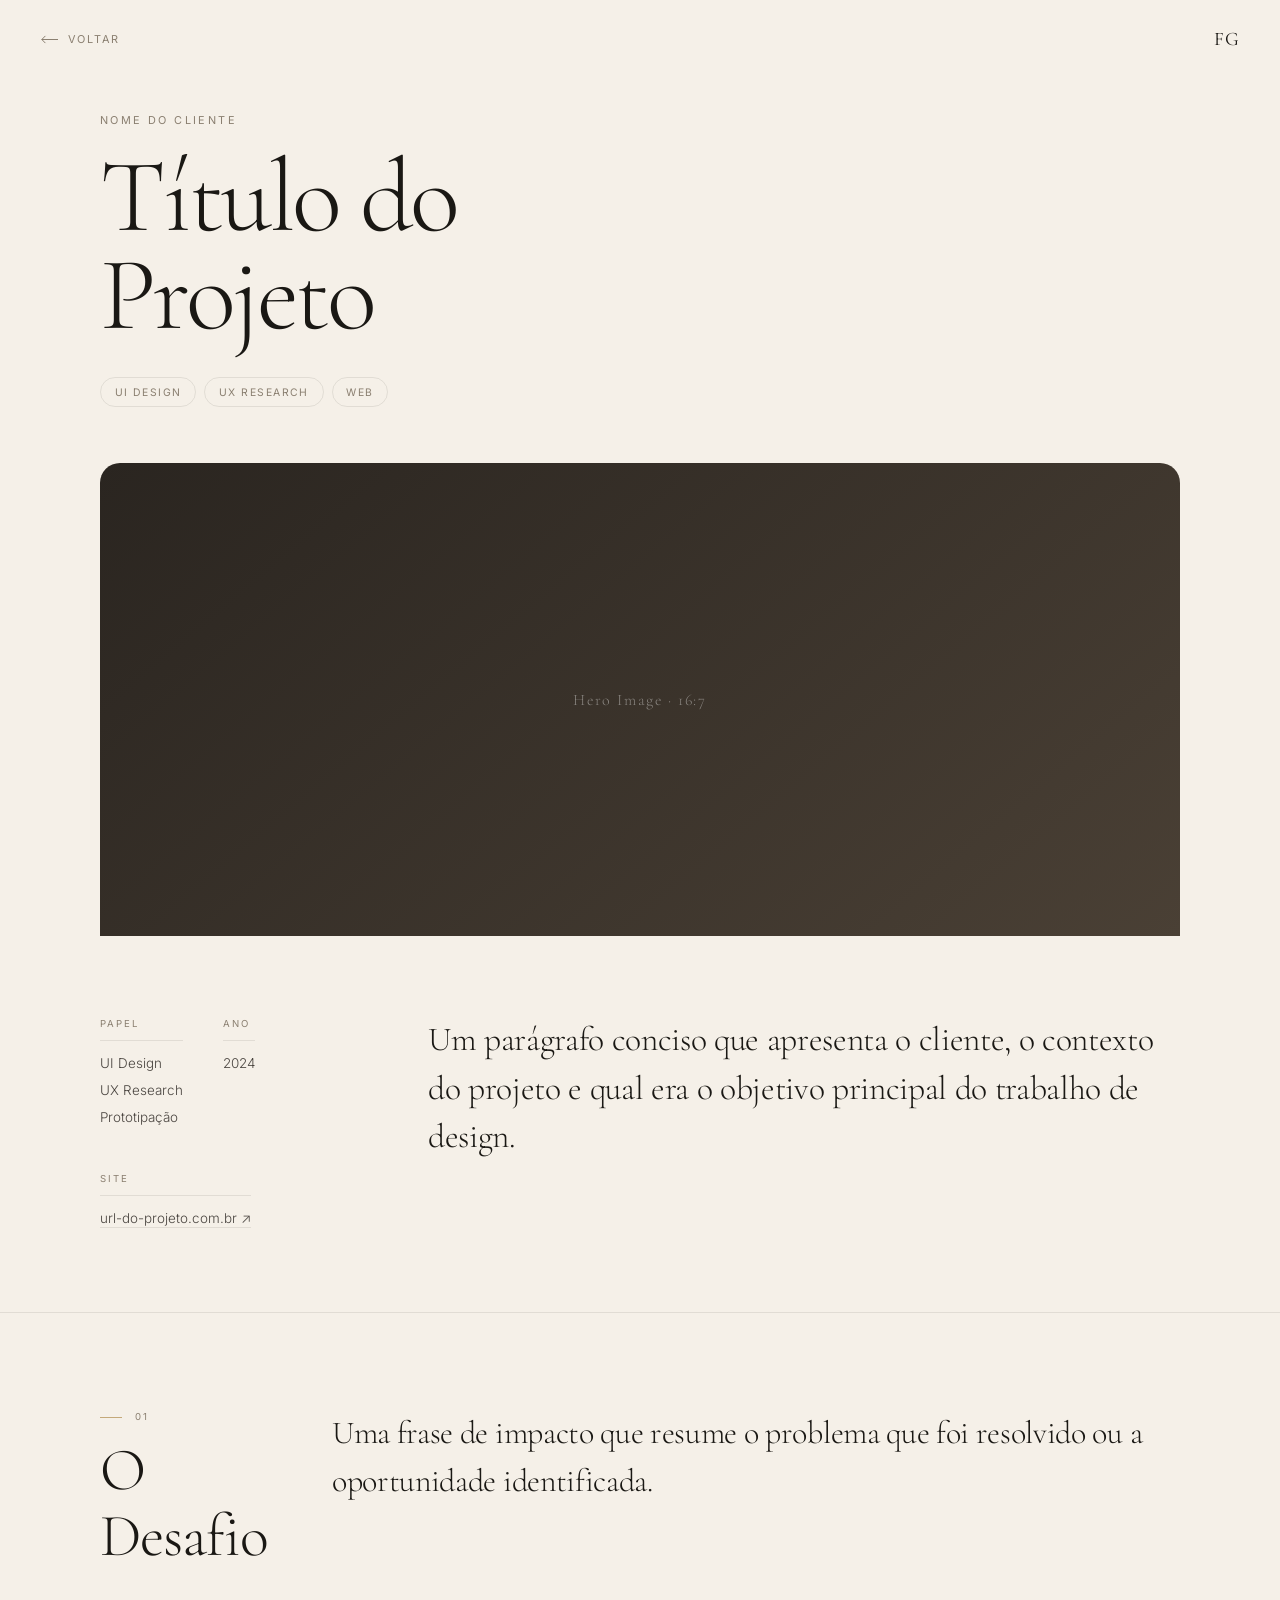
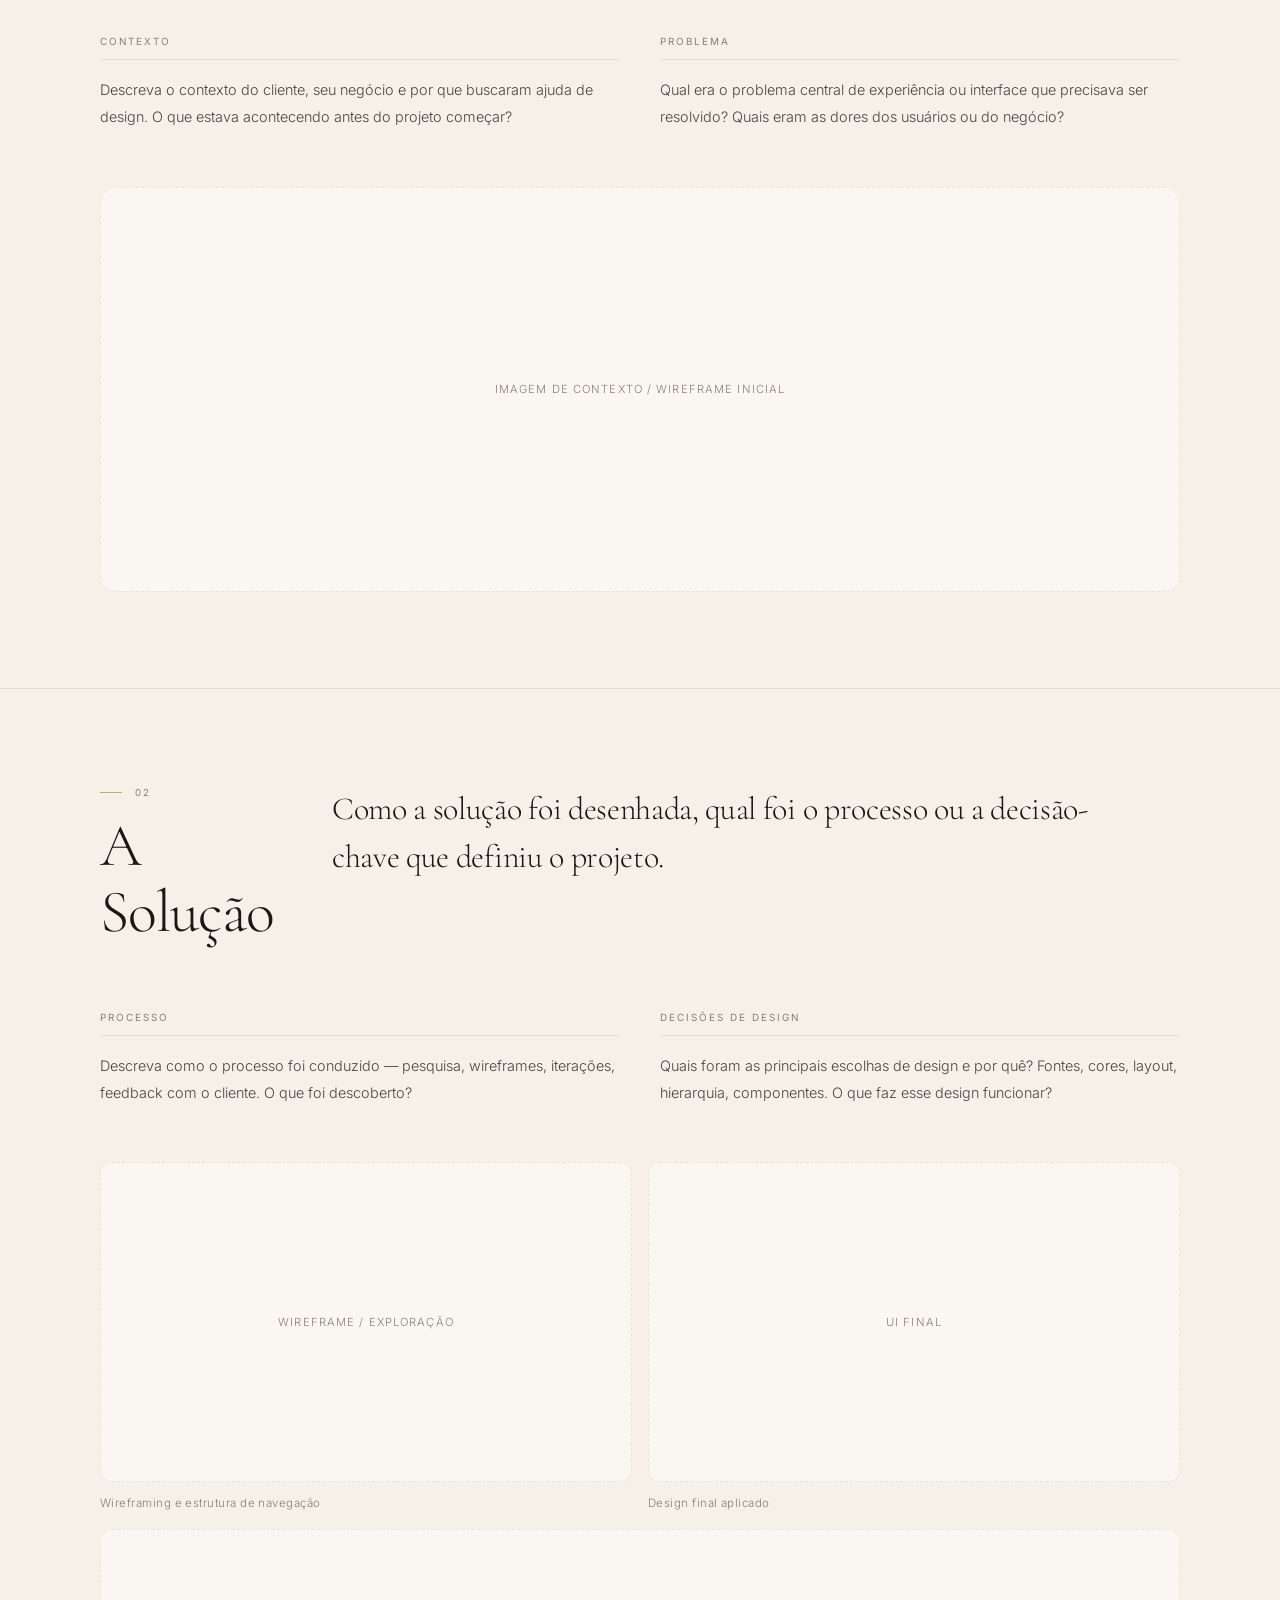
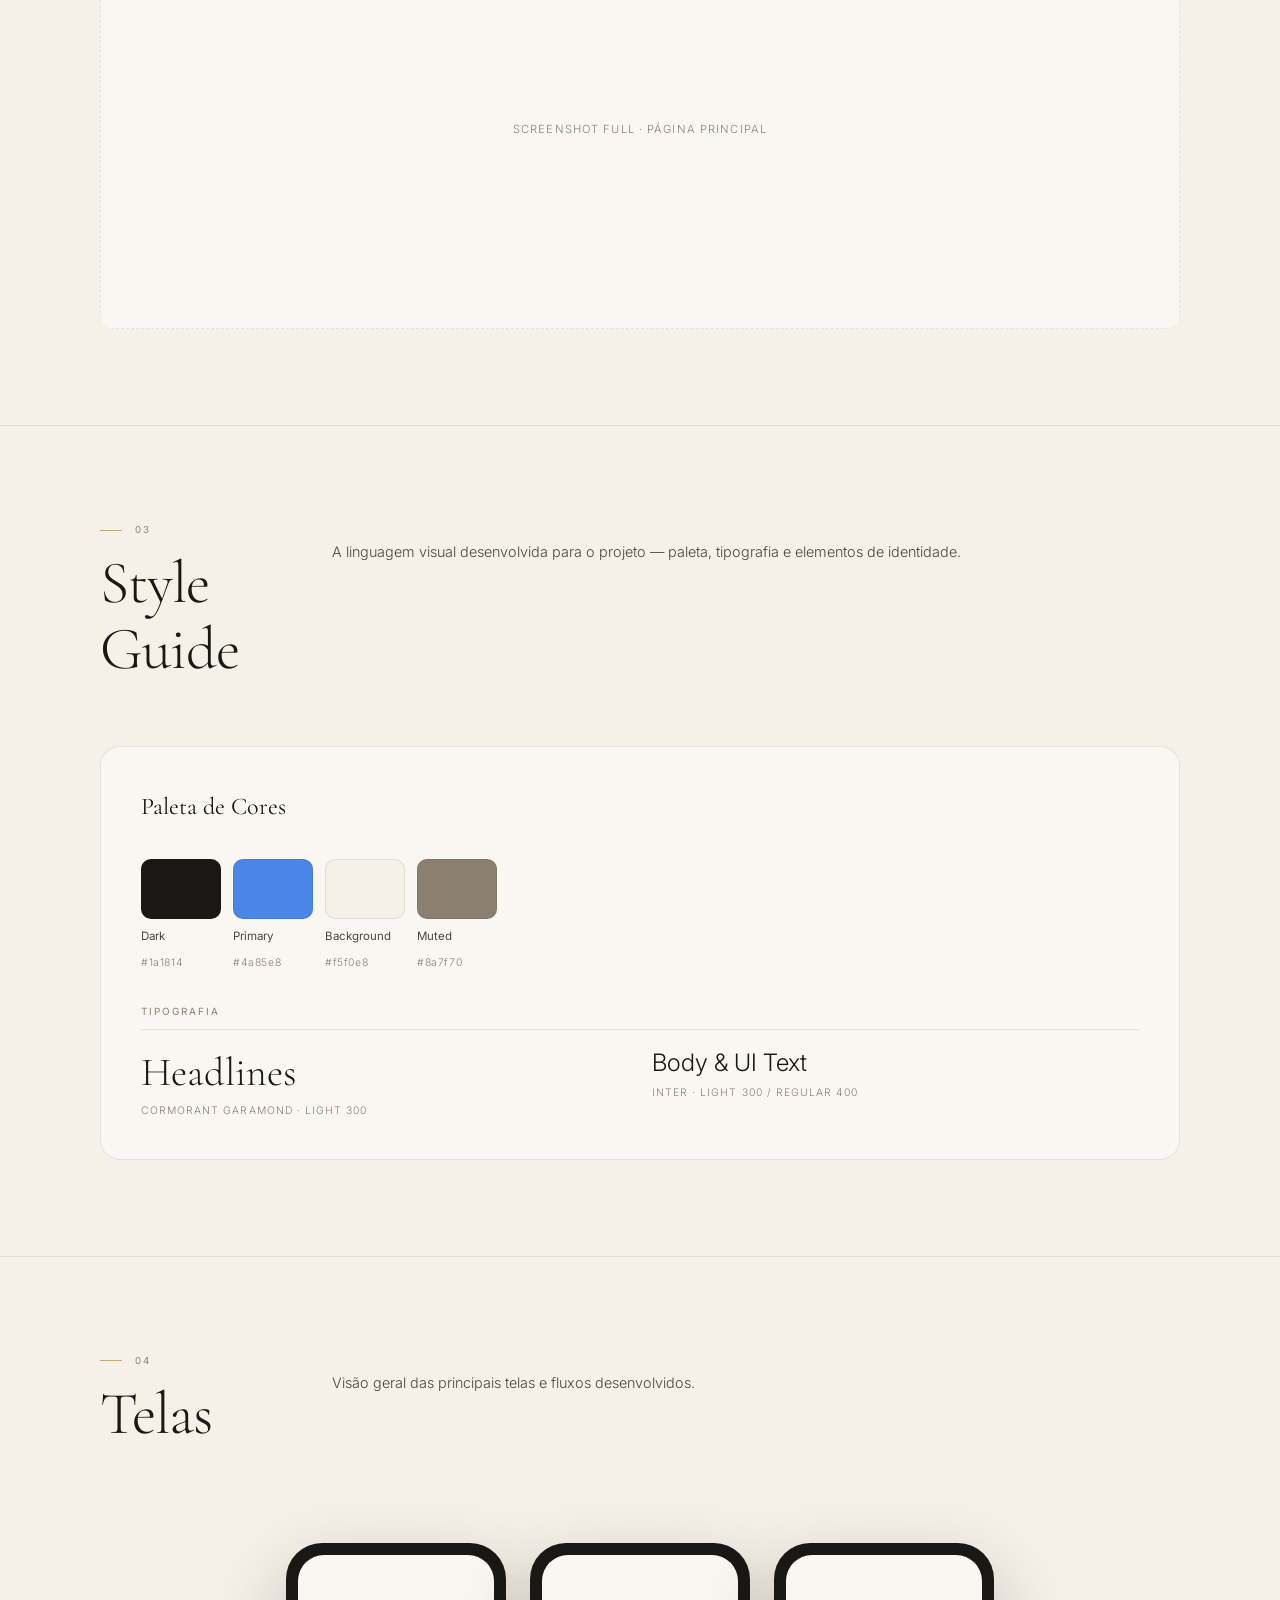
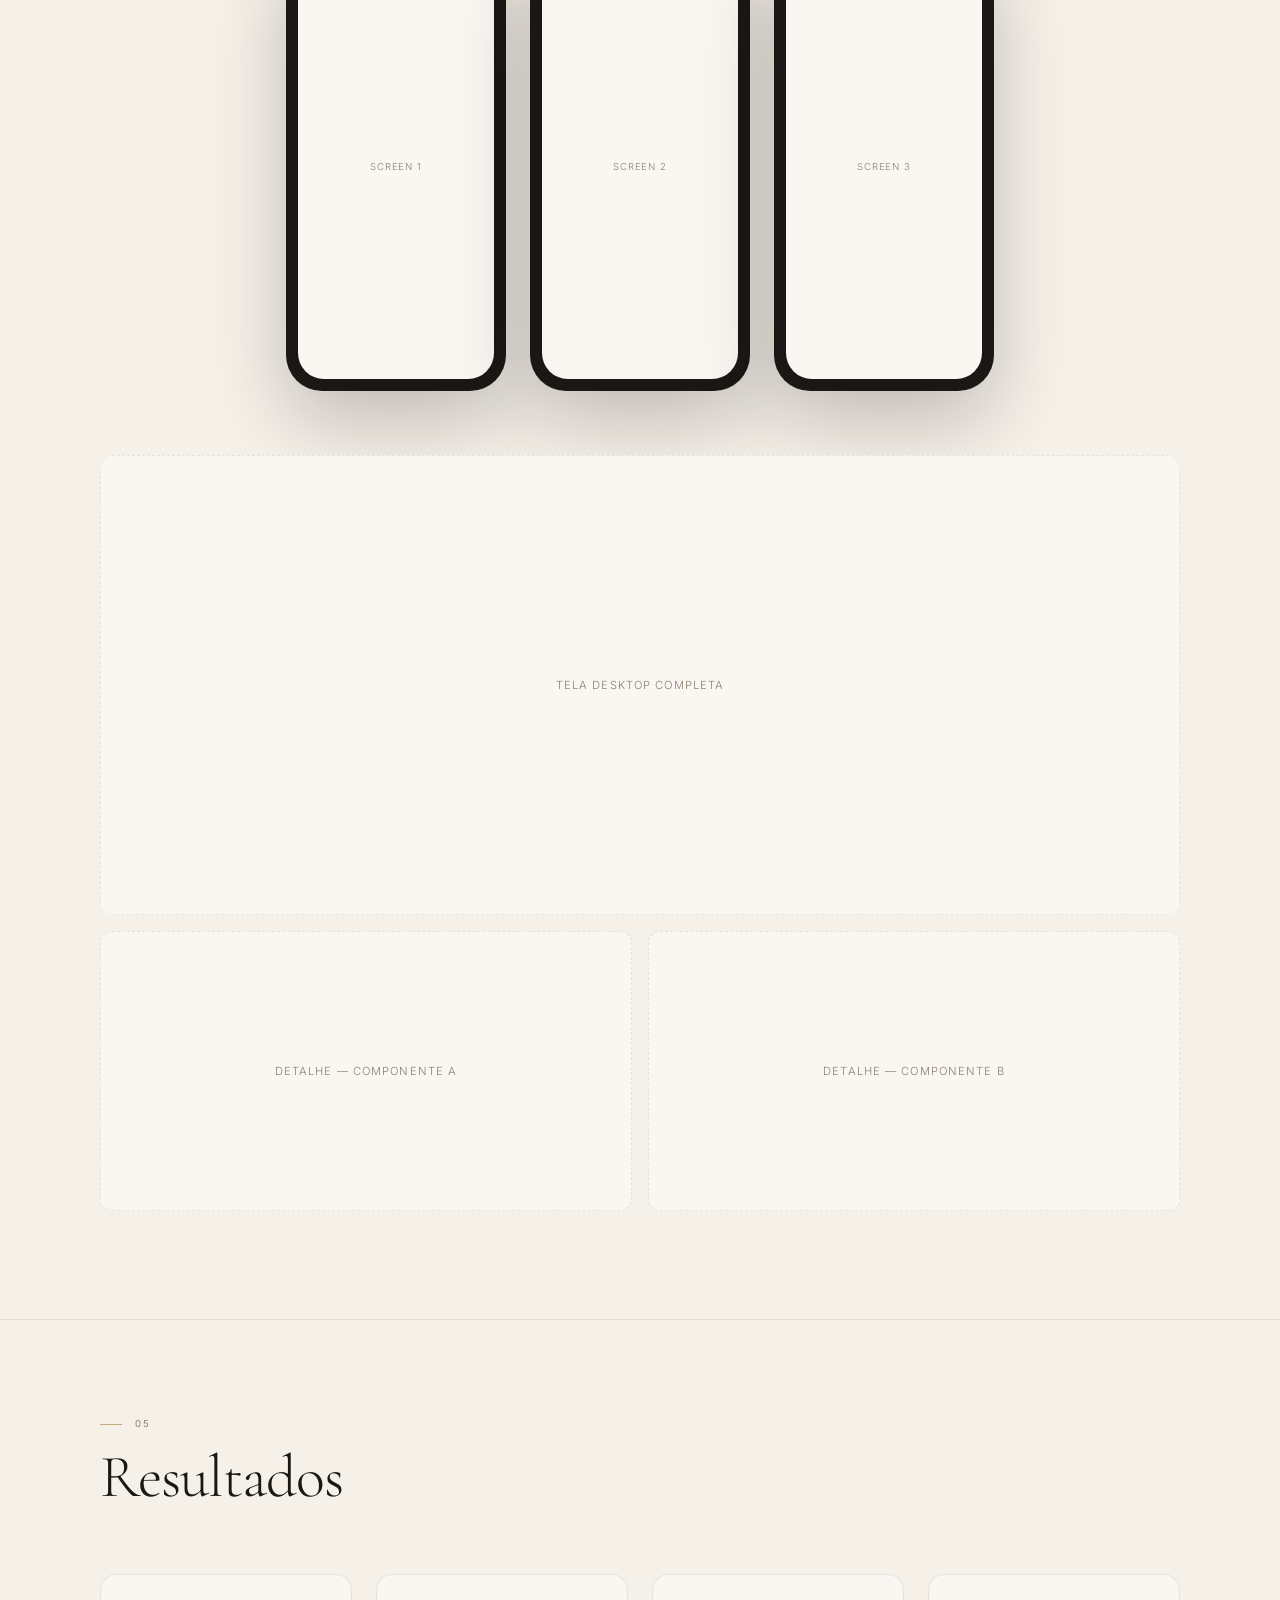
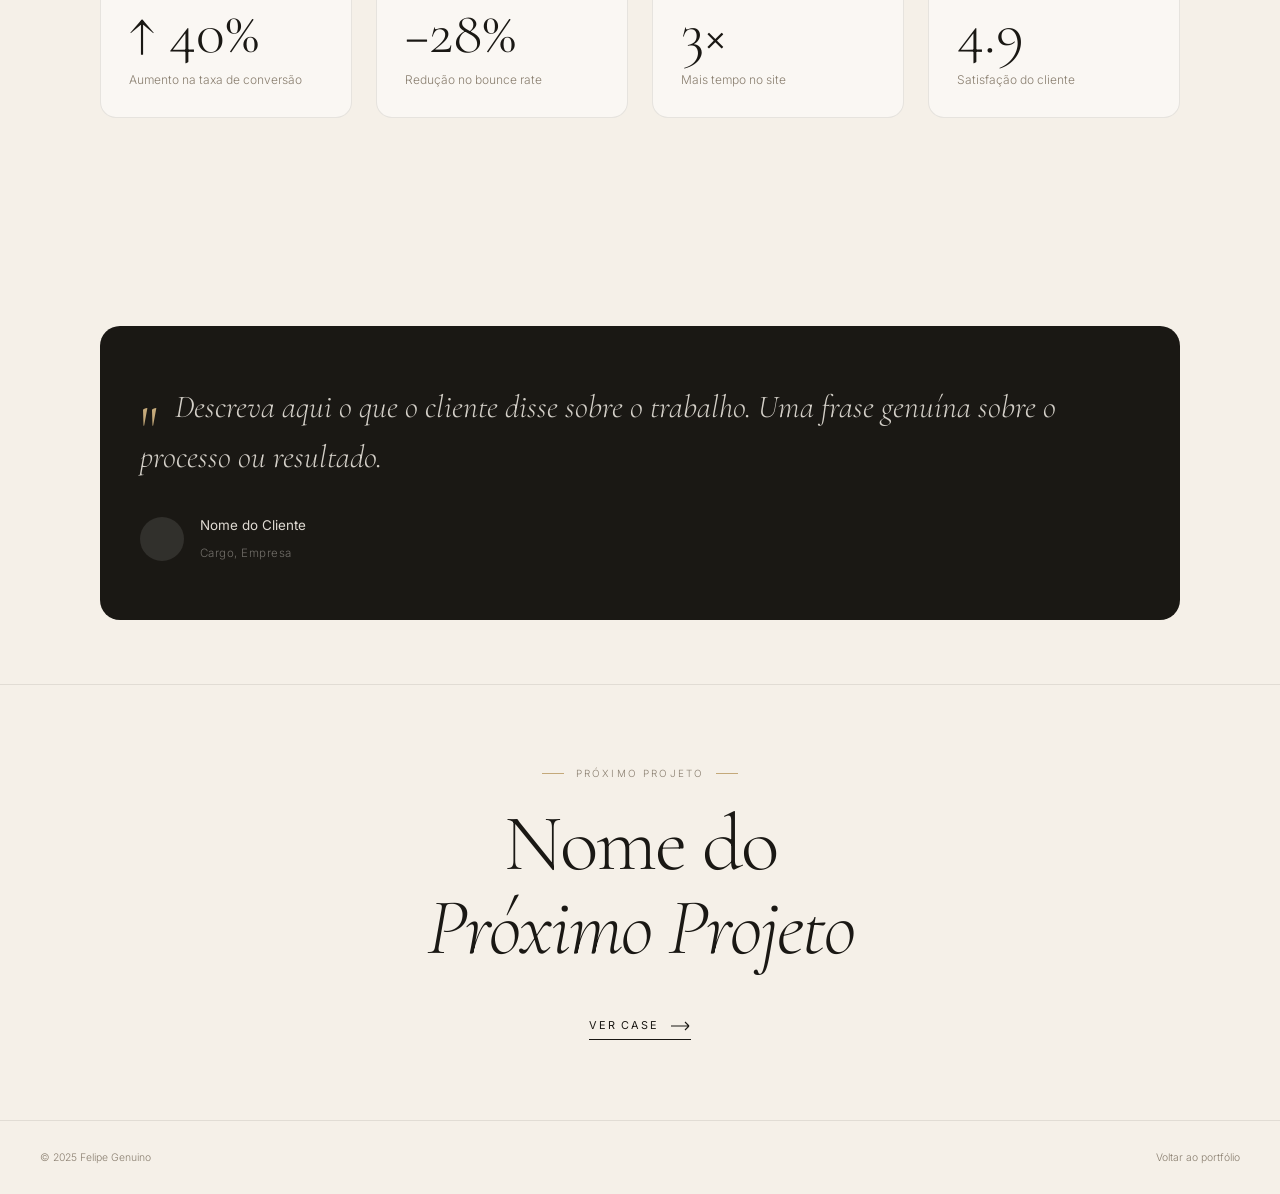
==== work/creeta.html @ 220605bd "update" ====
<!DOCTYPE html>
<html lang="pt-BR">
<head>
  <meta charset="UTF-8">
  <meta name="viewport" content="width=device-width, initial-scale=1.0, maximum-scale=1.0">

  <!--
  ╔══════════════════════════════════════════════════════════╗
  ║  CASE STUDY TEMPLATE — Felipe Genuino                   ║
  ║  Duplique este arquivo para cada projeto.               ║
  ║  Busque por "PLACEHOLDER" para encontrar o que editar.  ║
  ╚══════════════════════════════════════════════════════════╝
  -->

  <!-- PLACEHOLDER: mude o título da aba -->
  <title>Nome do Projeto — Felipe Genuino</title>
  <meta name="description" content="Case study — Felipe Genuino UI/UX Designer">

  <link rel="preconnect" href="https://fonts.googleapis.com">
  <link rel="preconnect" href="https://fonts.gstatic.com" crossorigin>
  <link href="https://fonts.googleapis.com/css2?family=Cormorant+Garamond:ital,wght@0,300;0,400;0,500;1,300;1,400;1,500&family=Inter:wght@300;400;500&display=swap" rel="stylesheet">

  <style>
    /* ===================================================
       TOKENS — mesmos do portfólio principal
    =================================================== */
    *, *::before, *::after { box-sizing: border-box; margin: 0; padding: 0; }

    :root {
      --bg:          #f5f0e8;
      --bg-card:     #faf7f3;
      --bg-dark:     #1a1814;
      --text:        #1a1814;
      --text-mid:    #4a4540;
      --text-muted:  #8a7f70;
      --accent:      #c4a97a;
      --line:        rgba(26, 24, 20, 0.09);
      --serif:       'Cormorant Garamond', Georgia, serif;
      --sans:        'Inter', system-ui, sans-serif;
      --ease:        cubic-bezier(0.16, 1, 0.3, 1);
      --max:         1080px;
      --gutter:      2.5rem;
    }

    html { scroll-behavior: smooth; font-size: 16px; }

    body {
      background: var(--bg);
      color: var(--text);
      font-family: var(--sans);
      font-weight: 300;
      line-height: 1.65;
      overflow-x: hidden;
      -webkit-font-smoothing: antialiased;
    }

    img   { display: block; max-width: 100%; height: auto; }
    a     { text-decoration: none; color: inherit; }
    em    { font-style: italic; }

    /* ===================================================
       NAV
    =================================================== */
    .nav {
      position: fixed;
      inset-block-start: 0;
      inset-inline: 0;
      z-index: 200;
      display: flex;
      align-items: center;
      justify-content: space-between;
      padding: 1.5rem var(--gutter);
      transition: background 0.4s, backdrop-filter 0.4s, padding 0.35s;
    }

    .nav.scrolled {
      background: rgba(245, 240, 232, 0.88);
      backdrop-filter: blur(14px);
      -webkit-backdrop-filter: blur(14px);
      border-bottom: 1px solid var(--line);
      padding-block: 1.1rem;
    }

    .nav-back {
      display: inline-flex;
      align-items: center;
      gap: 0.6rem;
      font-size: 0.68rem;
      font-weight: 400;
      letter-spacing: 0.16em;
      text-transform: uppercase;
      color: var(--text-muted);
      transition: gap 0.4s var(--ease), color 0.3s;
    }

    .nav-back:hover { gap: 1rem; color: var(--text); }
    .nav-back svg   { flex-shrink: 0; transition: transform 0.4s var(--ease); }
    .nav-back:hover svg { transform: translateX(-4px); }

    .nav-logo {
      font-family: var(--serif);
      font-size: 1.2rem;
      font-weight: 400;
      letter-spacing: 0.04em;
      color: var(--text);
    }

    /* ===================================================
       HERO
    =================================================== */
    .hero {
      padding-block-start: 7rem;
      padding-inline: var(--gutter);
      padding-block-end: 0;
    }

    .hero-inner {
      max-width: var(--max);
      margin: 0 auto;
    }

    /* Client name */
    .hero-client {
      font-size: 0.68rem;
      font-weight: 400;
      letter-spacing: 0.22em;
      text-transform: uppercase;
      color: var(--text-muted);
      margin-bottom: 1.1rem;
    }

    /* Project title */
    .hero-title {
      font-family: var(--serif);
      font-size: clamp(2.75rem, 9vw, 6.5rem);
      font-weight: 300;
      line-height: 0.95;
      letter-spacing: -0.03em;
      margin-bottom: 2rem;
    }

    /* Tag pills */
    .hero-tags {
      display: flex;
      flex-wrap: wrap;
      gap: 0.5rem;
      margin-bottom: 3.5rem;
    }

    .hero-tag {
      font-size: 0.65rem;
      font-weight: 400;
      letter-spacing: 0.14em;
      text-transform: uppercase;
      color: var(--text-muted);
      border: 1px solid var(--line);
      padding: 0.35rem 0.85rem;
      border-radius: 100px;
    }

    /* Hero image — full bleed, rounded top */
    .hero-image {
      width: 100%;
      border-radius: 20px 20px 0 0;
      overflow: hidden;
      aspect-ratio: 16 / 7;
      background: var(--bg-card);
    }

    .hero-image img {
      width: 100%;
      height: 100%;
      object-fit: cover;
      object-position: center top;
    }

    /* Placeholder visual when no image */
    .hero-image-placeholder {
      width: 100%;
      height: 100%;
      display: flex;
      align-items: center;
      justify-content: center;
      font-family: var(--serif);
      font-size: 1rem;
      letter-spacing: 0.1em;
      color: rgba(255,255,255,0.4);
      /* PLACEHOLDER: troque o gradient pela cor do projeto */
      background: linear-gradient(140deg, #2a2520 0%, #4a4035 100%);
    }

    /* ===================================================
       OVERVIEW (meta + intro)
    =================================================== */
    .overview {
      padding: 5rem var(--gutter);
      border-bottom: 1px solid var(--line);
    }

    .overview-inner {
      max-width: var(--max);
      margin: 0 auto;
      display: grid;
      grid-template-columns: 1fr;
      gap: 3rem;
    }

    /* Role/year meta row */
    .overview-meta {
      display: flex;
      flex-wrap: wrap;
      gap: 2.5rem;
    }

    .meta-item {}

    .meta-item h4 {
      font-size: 0.6rem;
      font-weight: 400;
      letter-spacing: 0.2em;
      text-transform: uppercase;
      color: var(--text-muted);
      margin-bottom: 0.6rem;
      padding-bottom: 0.5rem;
      border-bottom: 1px solid var(--line);
    }

    .meta-item ul {
      list-style: none;
      font-size: 0.84rem;
      font-weight: 300;
      line-height: 2;
      color: var(--text-mid);
    }

    /* Intro text */
    .overview-intro {
      font-family: var(--serif);
      font-size: clamp(1.4rem, 3.5vw, 2.1rem);
      font-weight: 300;
      line-height: 1.45;
      letter-spacing: -0.01em;
      color: var(--text);
      max-width: 780px;
    }

    /* ===================================================
       SECTION BASE
    =================================================== */
    .section {
      padding: 6rem var(--gutter);
    }

    .section + .section {
      border-top: 1px solid var(--line);
    }

    .section-inner {
      max-width: var(--max);
      margin: 0 auto;
    }

    /* Numbered heading block (Kreativa style) */
    .section-head {
      display: grid;
      grid-template-columns: 1fr;
      gap: 2rem;
      margin-bottom: 4rem;
    }

    .section-number {
      font-size: 0.6rem;
      font-weight: 400;
      letter-spacing: 0.22em;
      text-transform: uppercase;
      color: var(--text-muted);
      display: flex;
      align-items: center;
      gap: 0.8rem;
    }

    .section-number::before {
      content: '';
      width: 22px;
      height: 1px;
      background: var(--accent);
      flex-shrink: 0;
    }

    .section-heading {
      font-family: var(--serif);
      font-size: clamp(2rem, 5.5vw, 3.75rem);
      font-weight: 300;
      line-height: 1.1;
      letter-spacing: -0.015em;
    }

    /* Two-column layout */
    .two-col {
      display: grid;
      grid-template-columns: 1fr;
      gap: 2.5rem;
    }

    .col-label {
      font-size: 0.62rem;
      font-weight: 400;
      letter-spacing: 0.2em;
      text-transform: uppercase;
      color: var(--text-muted);
      margin-bottom: 1rem;
      padding-bottom: 0.6rem;
      border-bottom: 1px solid var(--line);
    }

    .col-text {
      font-size: 0.9rem;
      line-height: 1.9;
      color: var(--text-mid);
    }

    .col-text p + p { margin-top: 1rem; }

    /* Big statement text */
    .statement {
      font-family: var(--serif);
      font-size: clamp(1.35rem, 3.2vw, 2rem);
      font-weight: 300;
      line-height: 1.5;
      letter-spacing: -0.01em;
      color: var(--text);
      max-width: 820px;
      margin-bottom: 3rem;
    }

    /* ===================================================
       GALLERY BLOCKS
    =================================================== */

    /* Full-bleed image */
    .img-full {
      width: 100%;
      border-radius: 16px;
      overflow: hidden;
      background: var(--bg-card);
    }

    .img-full img {
      width: 100%;
      object-fit: cover;
    }

    /* Two images side by side */
    .img-grid {
      display: grid;
      grid-template-columns: 1fr;
      gap: 1rem;
      margin-top: 2rem;
    }

    .img-grid img,
    .img-grid .img-placeholder {
      width: 100%;
      border-radius: 12px;
      overflow: hidden;
    }

    /* Captioned image */
    .img-wrap {
      display: flex;
      flex-direction: column;
      gap: 0.75rem;
    }

    .img-caption {
      font-size: 0.72rem;
      color: var(--text-muted);
      letter-spacing: 0.04em;
    }

    /* Placeholder box (usar quando ainda não tem imagem) */
    .img-placeholder {
      border-radius: 12px;
      background: var(--bg-card);
      border: 1px dashed var(--line);
      display: flex;
      align-items: center;
      justify-content: center;
      font-size: 0.7rem;
      letter-spacing: 0.1em;
      text-transform: uppercase;
      color: var(--text-muted);
      min-height: 240px;
    }

    /* Device mockup frame (phone) */
    .device-row {
      display: flex;
      flex-wrap: wrap;
      gap: 1.5rem;
      justify-content: center;
      padding: 2rem 0;
    }

    .device-frame {
      flex: 0 0 auto;
      width: 220px;
      background: #1a1814;
      border-radius: 36px;
      padding: 12px;
      box-shadow: 0 30px 80px rgba(0,0,0,0.22), 0 0 0 1px rgba(255,255,255,0.05);
    }

    .device-screen {
      width: 100%;
      border-radius: 26px;
      overflow: hidden;
      aspect-ratio: 9/19.5;
      background: var(--bg-card);
      display: flex;
      align-items: center;
      justify-content: center;
    }

    .device-screen img {
      width: 100%;
      height: 100%;
      object-fit: cover;
    }

    .device-screen .img-placeholder {
      border-radius: 0;
      border: none;
      min-height: auto;
      height: 100%;
      background: var(--bg-card);
      font-size: 0.6rem;
    }

    /* ===================================================
       STYLE GUIDE (paleta + tipografia)
    =================================================== */
    .style-guide {
      background: var(--bg-card);
      border-radius: 20px;
      border: 1px solid var(--line);
      padding: 2.5rem;
      margin-top: 3rem;
    }

    .style-guide-title {
      font-family: var(--serif);
      font-size: 1.5rem;
      font-weight: 400;
      margin-bottom: 2rem;
    }

    /* Color swatches */
    .color-row {
      display: flex;
      flex-wrap: wrap;
      gap: 0.75rem;
      margin-bottom: 2rem;
    }

    .color-swatch {
      display: flex;
      flex-direction: column;
      gap: 0.5rem;
      min-width: 80px;
    }

    .swatch-box {
      width: 100%;
      height: 60px;
      border-radius: 10px;
      border: 1px solid var(--line);
    }

    .swatch-hex {
      font-size: 0.65rem;
      color: var(--text-muted);
      letter-spacing: 0.06em;
    }

    .swatch-name {
      font-size: 0.72rem;
      font-weight: 400;
      color: var(--text-mid);
    }

    /* Typography preview */
    .type-preview {
      display: grid;
      grid-template-columns: 1fr;
      gap: 1.5rem;
      margin-top: 0.5rem;
    }

    .type-item {}

    .type-sample {
      font-size: clamp(1.75rem, 4vw, 2.5rem);
      line-height: 1.1;
      margin-bottom: 0.5rem;
    }

    .type-meta {
      font-size: 0.65rem;
      color: var(--text-muted);
      letter-spacing: 0.1em;
      text-transform: uppercase;
    }

    /* ===================================================
       TESTIMONIAL / QUOTE
    =================================================== */
    .testimonial {
      background: var(--bg-dark);
      border-radius: 20px;
      padding: 3.5rem 2.5rem;
      margin-block: 4rem;
    }

    .testimonial blockquote {
      font-family: var(--serif);
      font-size: clamp(1.35rem, 3.5vw, 2rem);
      font-weight: 300;
      font-style: italic;
      line-height: 1.55;
      color: rgba(245, 240, 232, 0.85);
      margin-bottom: 2rem;
    }

    .testimonial blockquote::before {
      content: '"';
      font-size: 4rem;
      line-height: 0;
      vertical-align: -0.5em;
      color: var(--accent);
      margin-right: 0.15em;
      font-style: normal;
    }

    .testimonial-author {
      display: flex;
      align-items: center;
      gap: 1rem;
    }

    .author-avatar {
      width: 44px;
      height: 44px;
      border-radius: 50%;
      background: rgba(255,255,255,0.1);
      overflow: hidden;
      flex-shrink: 0;
    }

    .author-avatar img { width: 100%; height: 100%; object-fit: cover; }

    .author-name {
      font-size: 0.84rem;
      font-weight: 400;
      color: rgba(245,240,232,0.9);
      display: block;
      margin-bottom: 0.15rem;
    }

    .author-role {
      font-size: 0.72rem;
      color: rgba(245,240,232,0.4);
      letter-spacing: 0.04em;
    }

    /* ===================================================
       RESULTS / METRICS
    =================================================== */
    .metrics {
      display: grid;
      grid-template-columns: repeat(2, 1fr);
      gap: 1.5rem;
      margin-block: 3rem;
    }

    .metric {
      background: var(--bg-card);
      border: 1px solid var(--line);
      border-radius: 16px;
      padding: 1.75rem;
    }

    .metric-value {
      font-family: var(--serif);
      font-size: clamp(2.5rem, 6vw, 3.75rem);
      font-weight: 300;
      line-height: 1;
      color: var(--text);
      margin-bottom: 0.5rem;
    }

    .metric-label {
      font-size: 0.75rem;
      color: var(--text-muted);
      line-height: 1.5;
    }

    /* ===================================================
       NEXT PROJECT
    =================================================== */
    .next-project {
      padding: 5rem var(--gutter);
      border-top: 1px solid var(--line);
      text-align: center;
    }

    .next-inner {
      max-width: var(--max);
      margin: 0 auto;
    }

    .next-label {
      font-size: 0.62rem;
      letter-spacing: 0.22em;
      text-transform: uppercase;
      color: var(--text-muted);
      margin-bottom: 1.25rem;
      display: flex;
      align-items: center;
      justify-content: center;
      gap: 0.75rem;
    }

    .next-label::before,
    .next-label::after {
      content: '';
      width: 22px;
      height: 1px;
      background: var(--accent);
    }

    .next-title {
      font-family: var(--serif);
      font-size: clamp(2.5rem, 8vw, 5rem);
      font-weight: 300;
      line-height: 1.05;
      letter-spacing: -0.025em;
      margin-bottom: 2.5rem;
      transition: opacity 0.3s;
    }

    .next-title:hover { opacity: 0.65; }

    .next-link {
      display: inline-flex;
      align-items: center;
      gap: 0.75rem;
      font-size: 0.68rem;
      font-weight: 400;
      letter-spacing: 0.18em;
      text-transform: uppercase;
      color: var(--text);
      border-bottom: 1px solid var(--text);
      padding-bottom: 0.25rem;
      transition: gap 0.4s var(--ease), opacity 0.3s;
    }

    .next-link:hover { gap: 1.4rem; opacity: 0.6; }

    /* ===================================================
       FOOTER
    =================================================== */
    footer {
      padding: 1.75rem var(--gutter);
      border-top: 1px solid var(--line);
      display: flex;
      justify-content: space-between;
      align-items: center;
      gap: 1rem;
      font-size: 0.65rem;
      color: var(--text-muted);
      flex-wrap: wrap;
    }

    /* ===================================================
       SCROLL REVEAL
    =================================================== */
    .reveal {
      opacity: 0;
      transform: translateY(28px);
      transition: opacity 1s var(--ease), transform 1s var(--ease);
    }

    .reveal.visible { opacity: 1; transform: translateY(0); }

    .reveal-d1 { transition-delay: 0.1s; }
    .reveal-d2 { transition-delay: 0.2s; }
    .reveal-d3 { transition-delay: 0.3s; }

    /* ===================================================
       RESPONSIVE
    =================================================== */
    @media (min-width: 640px) {
      .img-grid  { grid-template-columns: 1fr 1fr; }
      .type-preview { grid-template-columns: 1fr 1fr; }
    }

    @media (min-width: 768px) {
      .overview-inner   { grid-template-columns: 280px 1fr; align-items: start; }
      .section-head     { grid-template-columns: 200px 1fr; align-items: start; }
      .two-col          { grid-template-columns: 1fr 1fr; }
      .metrics          { grid-template-columns: repeat(4, 1fr); }
    }

    @media (max-width: 600px) {
      :root { --gutter: 1.5rem; }
      .nav  { padding: 1.25rem var(--gutter); }
      .hero { padding-block-start: 6rem; }
      .testimonial { padding: 2.5rem 1.75rem; }
      .style-guide { padding: 1.75rem; }
      footer { flex-direction: column; text-align: center; }
    }
  </style>
</head>
<body>

<!-- ================================================
     NAV
================================================ -->
<nav class="nav" id="nav">
  <a href="../index.html" class="nav-back">
    <svg width="18" height="9" viewBox="0 0 20 10" fill="none" aria-hidden="true">
      <path d="M20 5H2M2 5L6 1M2 5L6 9" stroke="currentColor" stroke-width="1.1"/>
    </svg>
    Voltar
  </a>
  <a href="../index.html" class="nav-logo">FG</a>
</nav>

<!-- ================================================
     HERO
================================================ -->
<header class="hero">
  <div class="hero-inner">

    <!-- PLACEHOLDER: nome do cliente -->
    <p class="hero-client">Nome do Cliente</p>

    <!-- PLACEHOLDER: título do projeto -->
    <h1 class="hero-title">
      Título do<br>Projeto
    </h1>

    <!-- PLACEHOLDER: adicione/remova tags conforme necessário -->
    <div class="hero-tags">
      <span class="hero-tag">UI Design</span>
      <span class="hero-tag">UX Research</span>
      <span class="hero-tag">Web</span>
    </div>

    <!-- Hero image — PLACEHOLDER: substitua pelo seu mockup/screenshot -->
    <div class="hero-image">
      <!--
        Opção A — imagem real:
        <img src="../assets/projeto/hero.jpg" alt="Nome do Projeto">

        Opção B — screenshot do site:
        <img src="https://image.thum.io/get/width/1440/crop/630/https://url-do-projeto.com.br" alt="Nome do Projeto">
      -->
      <div class="hero-image-placeholder">
        <!-- PLACEHOLDER: imagem hero do projeto -->
        Hero Image · 16:7
      </div>
    </div>

  </div>
</header>

<!-- ================================================
     OVERVIEW — meta + intro
================================================ -->
<section class="overview">
  <div class="overview-inner">

    <!-- Meta: papéis, ano, link -->
    <div class="overview-meta reveal">

      <div class="meta-item">
        <h4>Papel</h4>
        <!-- PLACEHOLDER -->
        <ul>
          <li>UI Design</li>
          <li>UX Research</li>
          <li>Prototipação</li>
        </ul>
      </div>

      <div class="meta-item">
        <h4>Ano</h4>
        <!-- PLACEHOLDER -->
        <ul><li>2024</li></ul>
      </div>

      <div class="meta-item">
        <h4>Site</h4>
        <!-- PLACEHOLDER -->
        <ul>
          <li>
            <a href="https://url-do-projeto.com.br" target="_blank" rel="noopener"
               style="border-bottom: 1px solid var(--line); padding-bottom: 1px; transition: border-color 0.3s;"
               onmouseover="this.style.borderColor='var(--text)'"
               onmouseout="this.style.borderColor='var(--line)'">
              url-do-projeto.com.br ↗
            </a>
          </li>
        </ul>
      </div>

    </div>

    <!-- Intro text — parágrafo curto que resume o projeto -->
    <p class="overview-intro reveal reveal-d1">
      <!-- PLACEHOLDER: 2–3 frases apresentando o projeto e o desafio central. -->
      Um parágrafo conciso que apresenta o cliente, o contexto do projeto e qual era o objetivo principal do trabalho de design.
    </p>

  </div>
</section>

<!-- ================================================
     SEÇÃO 01 — DESAFIO / CONTEXTO
================================================ -->
<section class="section" id="desafio">
  <div class="section-inner">

    <div class="section-head reveal">
      <div>
        <span class="section-number">01</span>
        <!-- PLACEHOLDER: título da primeira seção -->
        <h2 class="section-heading" style="margin-top: 0.75rem;">
          O Desafio
        </h2>
      </div>
      <!-- PLACEHOLDER: texto introdutório da seção -->
      <p class="statement">
        Uma frase de impacto que resume o problema que foi resolvido ou a oportunidade identificada.
      </p>
    </div>

    <!-- Dois blocos de texto (Kreativa style) -->
    <div class="two-col reveal reveal-d1">
      <div>
        <p class="col-label">Contexto</p>
        <!-- PLACEHOLDER -->
        <p class="col-text">
          Descreva o contexto do cliente, seu negócio e por que buscaram ajuda de design. O que estava acontecendo antes do projeto começar?
        </p>
      </div>
      <div>
        <p class="col-label">Problema</p>
        <!-- PLACEHOLDER -->
        <p class="col-text">
          Qual era o problema central de experiência ou interface que precisava ser resolvido? Quais eram as dores dos usuários ou do negócio?
        </p>
      </div>
    </div>

    <!-- PLACEHOLDER: imagem ilustrando o problema/contexto -->
    <div class="img-full reveal" style="margin-top: 3.5rem; aspect-ratio: 16/6;">
      <div class="img-placeholder" style="height: 100%; border-radius: 16px;">Imagem de contexto / wireframe inicial</div>
    </div>

  </div>
</section>

<!-- ================================================
     SEÇÃO 02 — SOLUÇÃO / PROCESSO
================================================ -->
<section class="section" id="solucao">
  <div class="section-inner">

    <div class="section-head reveal">
      <div>
        <span class="section-number">02</span>
        <h2 class="section-heading" style="margin-top: 0.75rem;">
          <!-- PLACEHOLDER -->
          A Solução
        </h2>
      </div>
      <p class="statement">
        <!-- PLACEHOLDER: frase de impacto sobre a abordagem usada -->
        Como a solução foi desenhada, qual foi o processo ou a decisão-chave que definiu o projeto.
      </p>
    </div>

    <!-- Texto de processo -->
    <div class="two-col reveal reveal-d1" style="margin-bottom: 3.5rem;">
      <div>
        <p class="col-label">Processo</p>
        <!-- PLACEHOLDER -->
        <p class="col-text">
          Descreva como o processo foi conduzido — pesquisa, wireframes, iterações, feedback com o cliente. O que foi descoberto?
        </p>
      </div>
      <div>
        <p class="col-label">Decisões de Design</p>
        <!-- PLACEHOLDER -->
        <p class="col-text">
          Quais foram as principais escolhas de design e por quê? Fontes, cores, layout, hierarquia, componentes. O que faz esse design funcionar?
        </p>
      </div>
    </div>

    <!-- Galeria: 2 imagens lado a lado -->
    <div class="img-grid reveal">
      <div class="img-wrap">
        <!-- PLACEHOLDER: <img src="../assets/projeto/wireframe.jpg" alt="Wireframe"> -->
        <div class="img-placeholder" style="min-height: 320px;">Wireframe / Exploração</div>
        <span class="img-caption">Wireframing e estrutura de navegação</span>
      </div>
      <div class="img-wrap">
        <!-- PLACEHOLDER: <img src="../assets/projeto/ui-final.jpg" alt="UI Final"> -->
        <div class="img-placeholder" style="min-height: 320px;">UI Final</div>
        <span class="img-caption">Design final aplicado</span>
      </div>
    </div>

    <!-- Imagem full após a grade -->
    <div class="img-full reveal" style="margin-top: 1rem;">
      <!-- PLACEHOLDER: <img src="../assets/projeto/full-screen.jpg" alt=""> -->
      <div class="img-placeholder" style="min-height: 400px;">Screenshot full · página principal</div>
    </div>

  </div>
</section>

<!-- ================================================
     SEÇÃO 03 — STYLE GUIDE (opcional)
================================================ -->
<section class="section" id="style-guide">
  <div class="section-inner">

    <div class="section-head reveal">
      <div>
        <span class="section-number">03</span>
        <h2 class="section-heading" style="margin-top: 0.75rem;">
          Style Guide
        </h2>
      </div>
      <p class="col-text" style="padding-top: 1rem;">
        <!-- PLACEHOLDER: texto sobre as escolhas visuais -->
        A linguagem visual desenvolvida para o projeto — paleta, tipografia e elementos de identidade.
      </p>
    </div>

    <div class="style-guide reveal reveal-d1">
      <p class="style-guide-title">Paleta de Cores</p>

      <!-- PLACEHOLDER: substitua os valores hex pelas cores reais do projeto -->
      <div class="color-row">

        <div class="color-swatch">
          <div class="swatch-box" style="background: #1a1814;"></div>
          <span class="swatch-name">Dark</span>
          <span class="swatch-hex">#1a1814</span>
        </div>

        <div class="color-swatch">
          <div class="swatch-box" style="background: #4a85e8;"></div>
          <span class="swatch-name">Primary</span>
          <span class="swatch-hex">#4a85e8</span>
        </div>

        <div class="color-swatch">
          <div class="swatch-box" style="background: #f5f0e8;"></div>
          <span class="swatch-name">Background</span>
          <span class="swatch-hex">#f5f0e8</span>
        </div>

        <div class="color-swatch">
          <div class="swatch-box" style="background: #8a7f70;"></div>
          <span class="swatch-name">Muted</span>
          <span class="swatch-hex">#8a7f70</span>
        </div>

        <!-- Adicione mais swatches se necessário -->

      </div>

      <!-- Tipografia -->
      <p class="col-label" style="margin-top: 2rem;">Tipografia</p>
      <div class="type-preview" style="margin-top: 1.25rem;">

        <div class="type-item">
          <!-- PLACEHOLDER: troque pela fonte usada no projeto -->
          <p class="type-sample" style="font-family: var(--serif); font-weight: 300;">
            Headlines
          </p>
          <p class="type-meta">Cormorant Garamond · Light 300</p>
        </div>

        <div class="type-item">
          <p class="type-sample" style="font-family: var(--sans); font-weight: 300; font-size: 1.5rem;">
            Body & UI Text
          </p>
          <p class="type-meta">Inter · Light 300 / Regular 400</p>
        </div>

      </div>
    </div>

  </div>
</section>

<!-- ================================================
     SEÇÃO 04 — TELAS / GALERIA DE DETALHES
================================================ -->
<section class="section" id="telas">
  <div class="section-inner">

    <div class="section-head reveal">
      <div>
        <span class="section-number">04</span>
        <h2 class="section-heading" style="margin-top: 0.75rem;">
          Telas
        </h2>
      </div>
      <p class="col-text" style="padding-top: 1rem;">
        <!-- PLACEHOLDER -->
        Visão geral das principais telas e fluxos desenvolvidos.
      </p>
    </div>

    <!-- Mockups de dispositivos (mobile) -->
    <div class="device-row reveal">

      <!-- PLACEHOLDER: adicione/remova device-frame conforme necessário -->
      <div class="device-frame">
        <div class="device-screen">
          <!--
            <img src="../assets/projeto/screen-1.jpg" alt="Tela 1">
          -->
          <div class="img-placeholder">Screen 1</div>
        </div>
      </div>

      <div class="device-frame">
        <div class="device-screen">
          <div class="img-placeholder">Screen 2</div>
        </div>
      </div>

      <div class="device-frame">
        <div class="device-screen">
          <div class="img-placeholder">Screen 3</div>
        </div>
      </div>

    </div>

    <!-- Imagem desktop / web full -->
    <div class="img-full reveal" style="margin-top: 2rem;">
      <!-- PLACEHOLDER: <img src="../assets/projeto/desktop.jpg" alt="Versão Desktop"> -->
      <div class="img-placeholder" style="min-height: 460px;">Tela desktop completa</div>
    </div>

    <!-- Grade 2 detalhes -->
    <div class="img-grid reveal" style="margin-top: 1rem;">
      <div class="img-wrap">
        <div class="img-placeholder" style="min-height: 280px;">Detalhe — componente A</div>
        <span class="img-caption"><!-- PLACEHOLDER: legenda --></span>
      </div>
      <div class="img-wrap">
        <div class="img-placeholder" style="min-height: 280px;">Detalhe — componente B</div>
        <span class="img-caption"><!-- PLACEHOLDER: legenda --></span>
      </div>
    </div>

  </div>
</section>

<!-- ================================================
     RESULTADOS / MÉTRICAS (opcional — remova se não tiver)
================================================ -->
<section class="section" id="resultados">
  <div class="section-inner">

    <div class="section-head reveal">
      <div>
        <span class="section-number">05</span>
        <h2 class="section-heading" style="margin-top: 0.75rem;">
          Resultados
        </h2>
      </div>
    </div>

    <!-- PLACEHOLDER: preencha com métricas reais ou remova esta seção -->
    <div class="metrics reveal reveal-d1">

      <div class="metric">
        <p class="metric-value">↑ 40%</p>
        <p class="metric-label">Aumento na taxa de conversão</p>
      </div>

      <div class="metric">
        <p class="metric-value">−28%</p>
        <p class="metric-label">Redução no bounce rate</p>
      </div>

      <div class="metric">
        <p class="metric-value">3×</p>
        <p class="metric-label">Mais tempo no site</p>
      </div>

      <div class="metric">
        <p class="metric-value">4.9</p>
        <p class="metric-label">Satisfação do cliente</p>
      </div>

    </div>

  </div>
</section>

<!-- ================================================
     TESTIMONIAL (opcional — remova se não tiver)
================================================ -->
<div style="padding-inline: var(--gutter); max-width: calc(var(--max) + 5rem); margin: 0 auto;">
  <div class="testimonial reveal">
    <!-- PLACEHOLDER: substitua pela citação real -->
    <blockquote>
      Descreva aqui o que o cliente disse sobre o trabalho. Uma frase genuína sobre o processo ou resultado.
    </blockquote>
    <div class="testimonial-author">
      <div class="author-avatar">
        <!-- PLACEHOLDER: <img src="../assets/projeto/avatar.jpg" alt="Nome"> -->
      </div>
      <div>
        <!-- PLACEHOLDER -->
        <span class="author-name">Nome do Cliente</span>
        <span class="author-role">Cargo, Empresa</span>
      </div>
    </div>
  </div>
</div>

<!-- ================================================
     PRÓXIMO PROJETO
================================================ -->
<section class="next-project">
  <div class="next-inner">
    <p class="next-label">Próximo Projeto</p>

    <!-- PLACEHOLDER: link e nome do próximo case -->
    <a href="./template.html" class="next-title" style="display: block;">
      Nome do<br><em>Próximo Projeto</em>
    </a>

    <a href="./template.html" class="next-link">
      Ver case
      <svg width="20" height="10" viewBox="0 0 20 10" fill="none" aria-hidden="true">
        <path d="M0 5H18M18 5L14 1M18 5L14 9" stroke="currentColor" stroke-width="1.1"/>
      </svg>
    </a>
  </div>
</section>

<!-- ================================================
     FOOTER
================================================ -->
<footer>
  <span>© 2025 Felipe Genuino</span>
  <a href="../index.html" style="color: var(--text-muted); transition: color 0.3s;"
     onmouseover="this.style.color='var(--text)'" onmouseout="this.style.color='var(--text-muted)'">
    Voltar ao portfólio
  </a>
</footer>

<!-- ================================================
     SCRIPTS
================================================ -->
<script>
/* NAV scroll */
(function () {
  const nav = document.getElementById('nav');
  const t   = () => nav.classList.toggle('scrolled', scrollY > 55);
  window.addEventListener('scroll', t, { passive: true });
  t();
})();

/* Scroll Reveal */
(function () {
  const io = new IntersectionObserver(entries => {
    entries.forEach(e => {
      if (e.isIntersecting) {
        e.target.classList.add('visible');
        io.unobserve(e.target);
      }
    });
  }, { threshold: 0.08, rootMargin: '0px 0px -50px 0px' });

  document.querySelectorAll('.reveal').forEach(el => io.observe(el));
})();
</script>

</body>
</html>
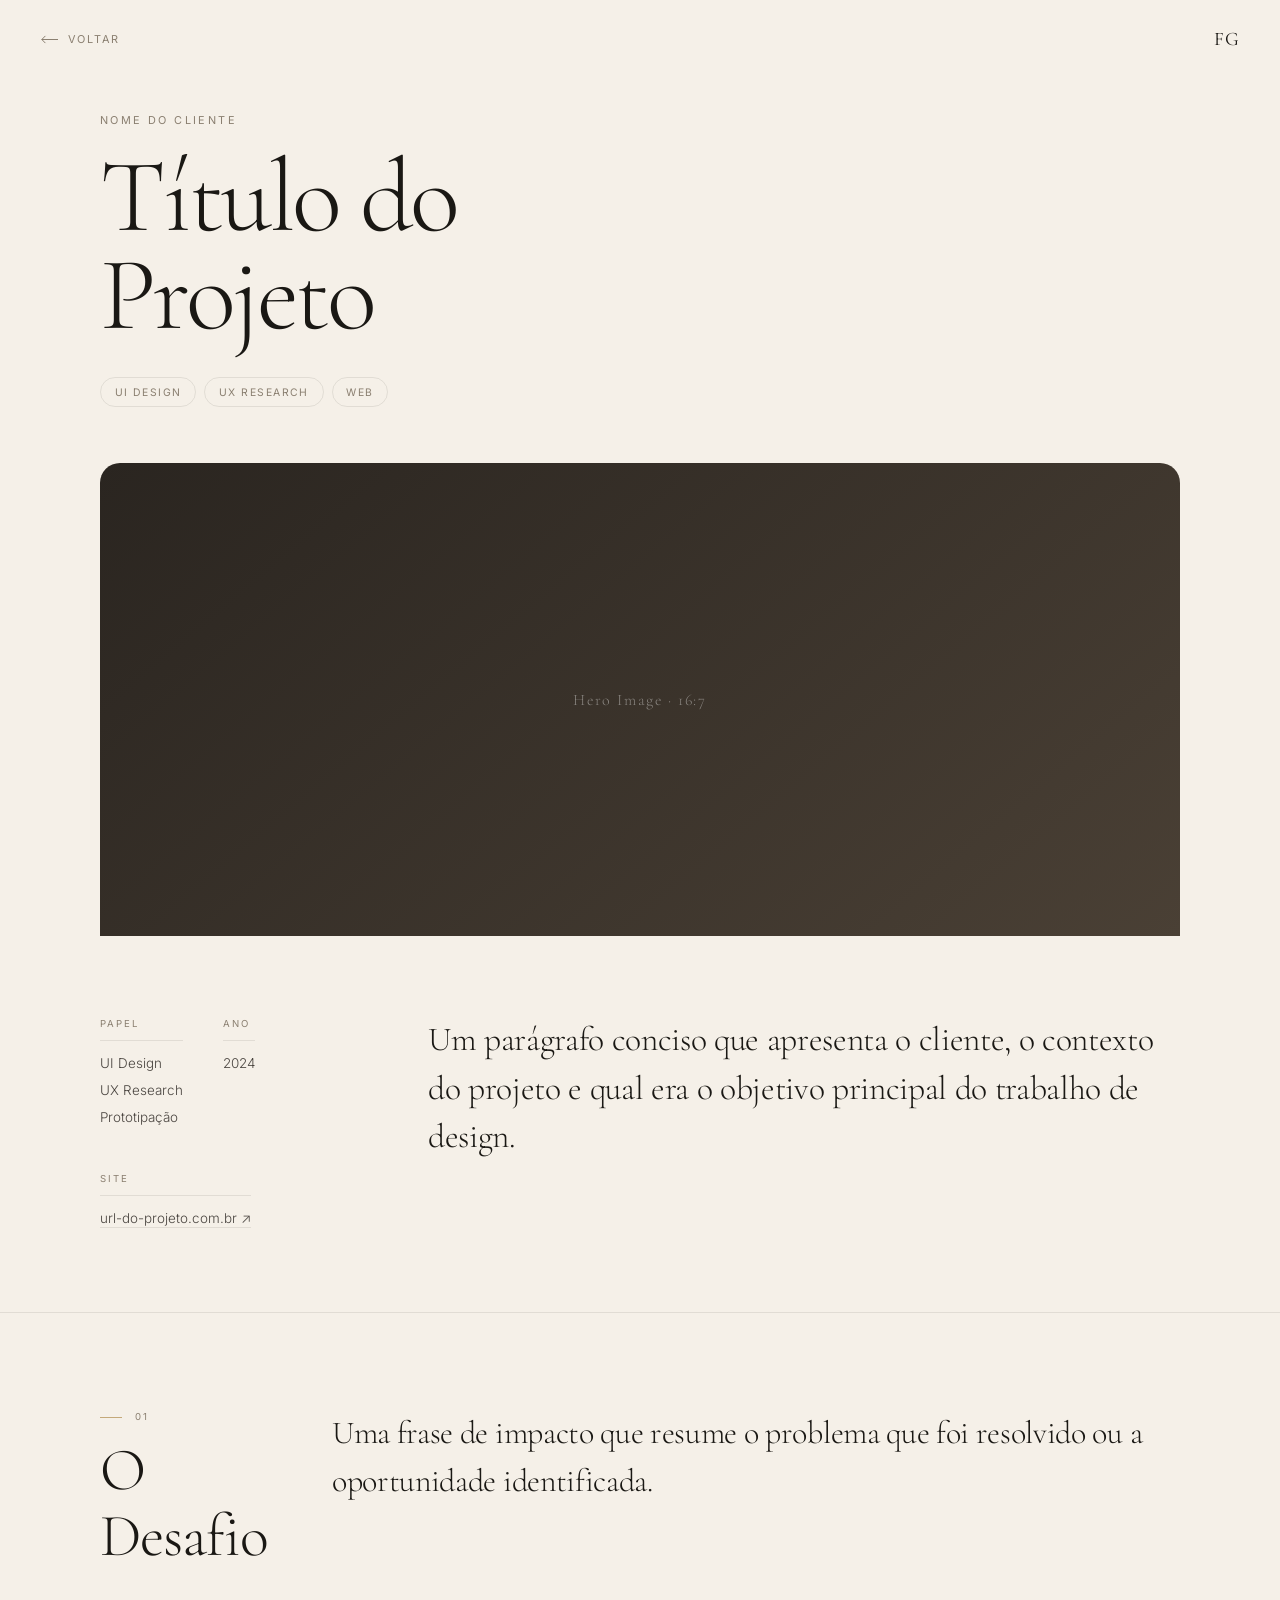
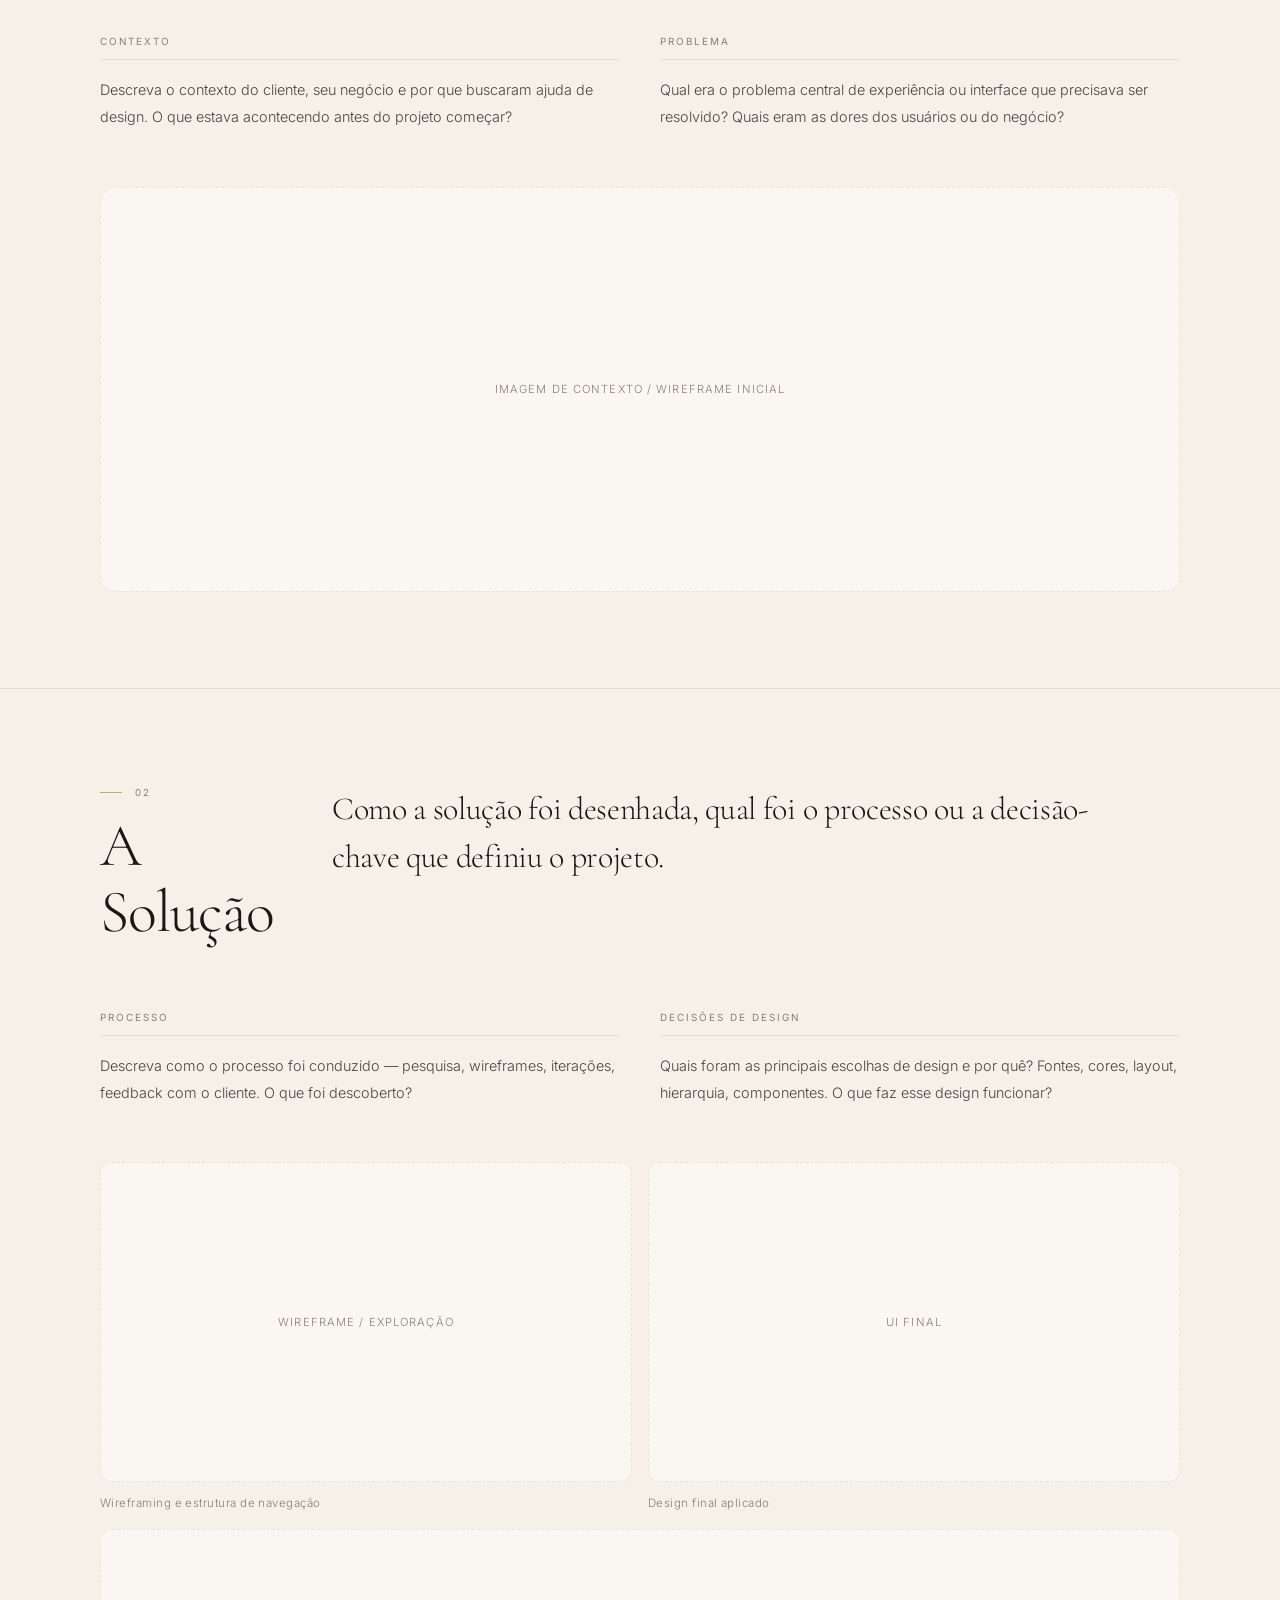
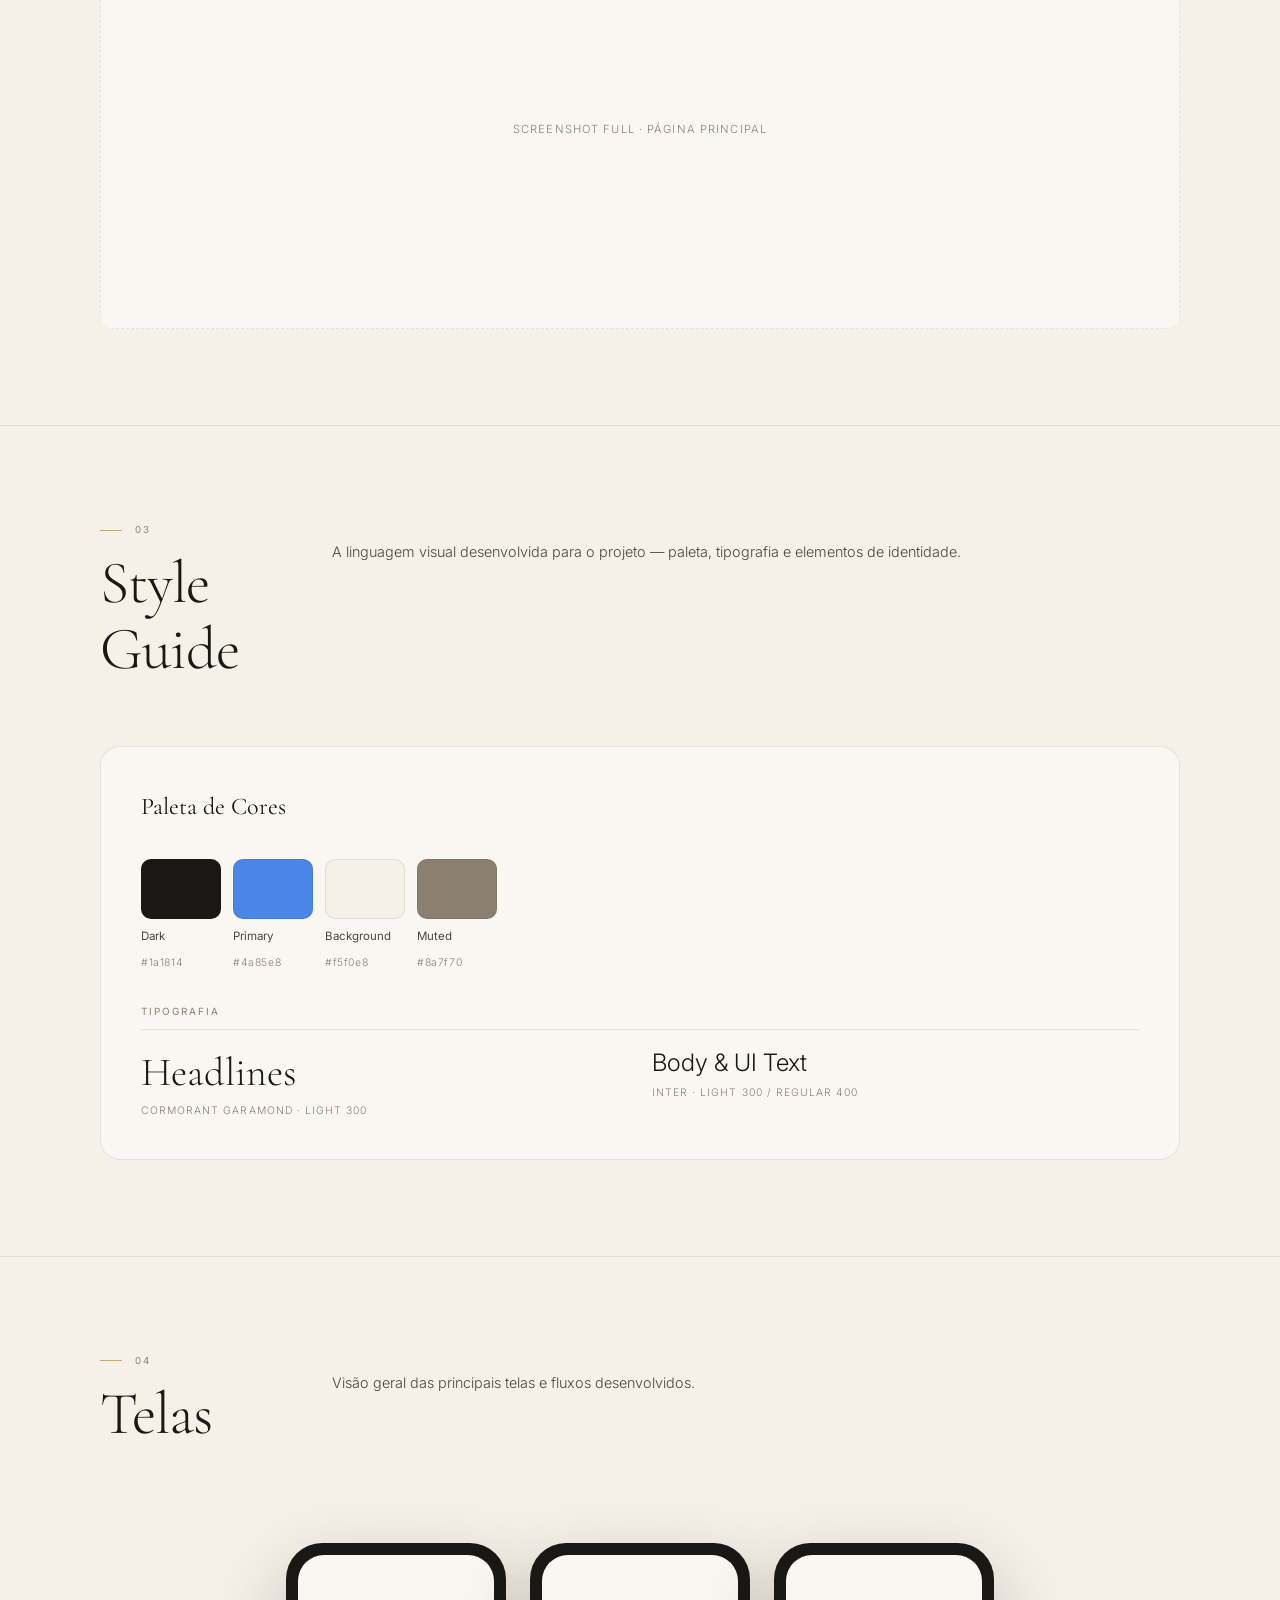
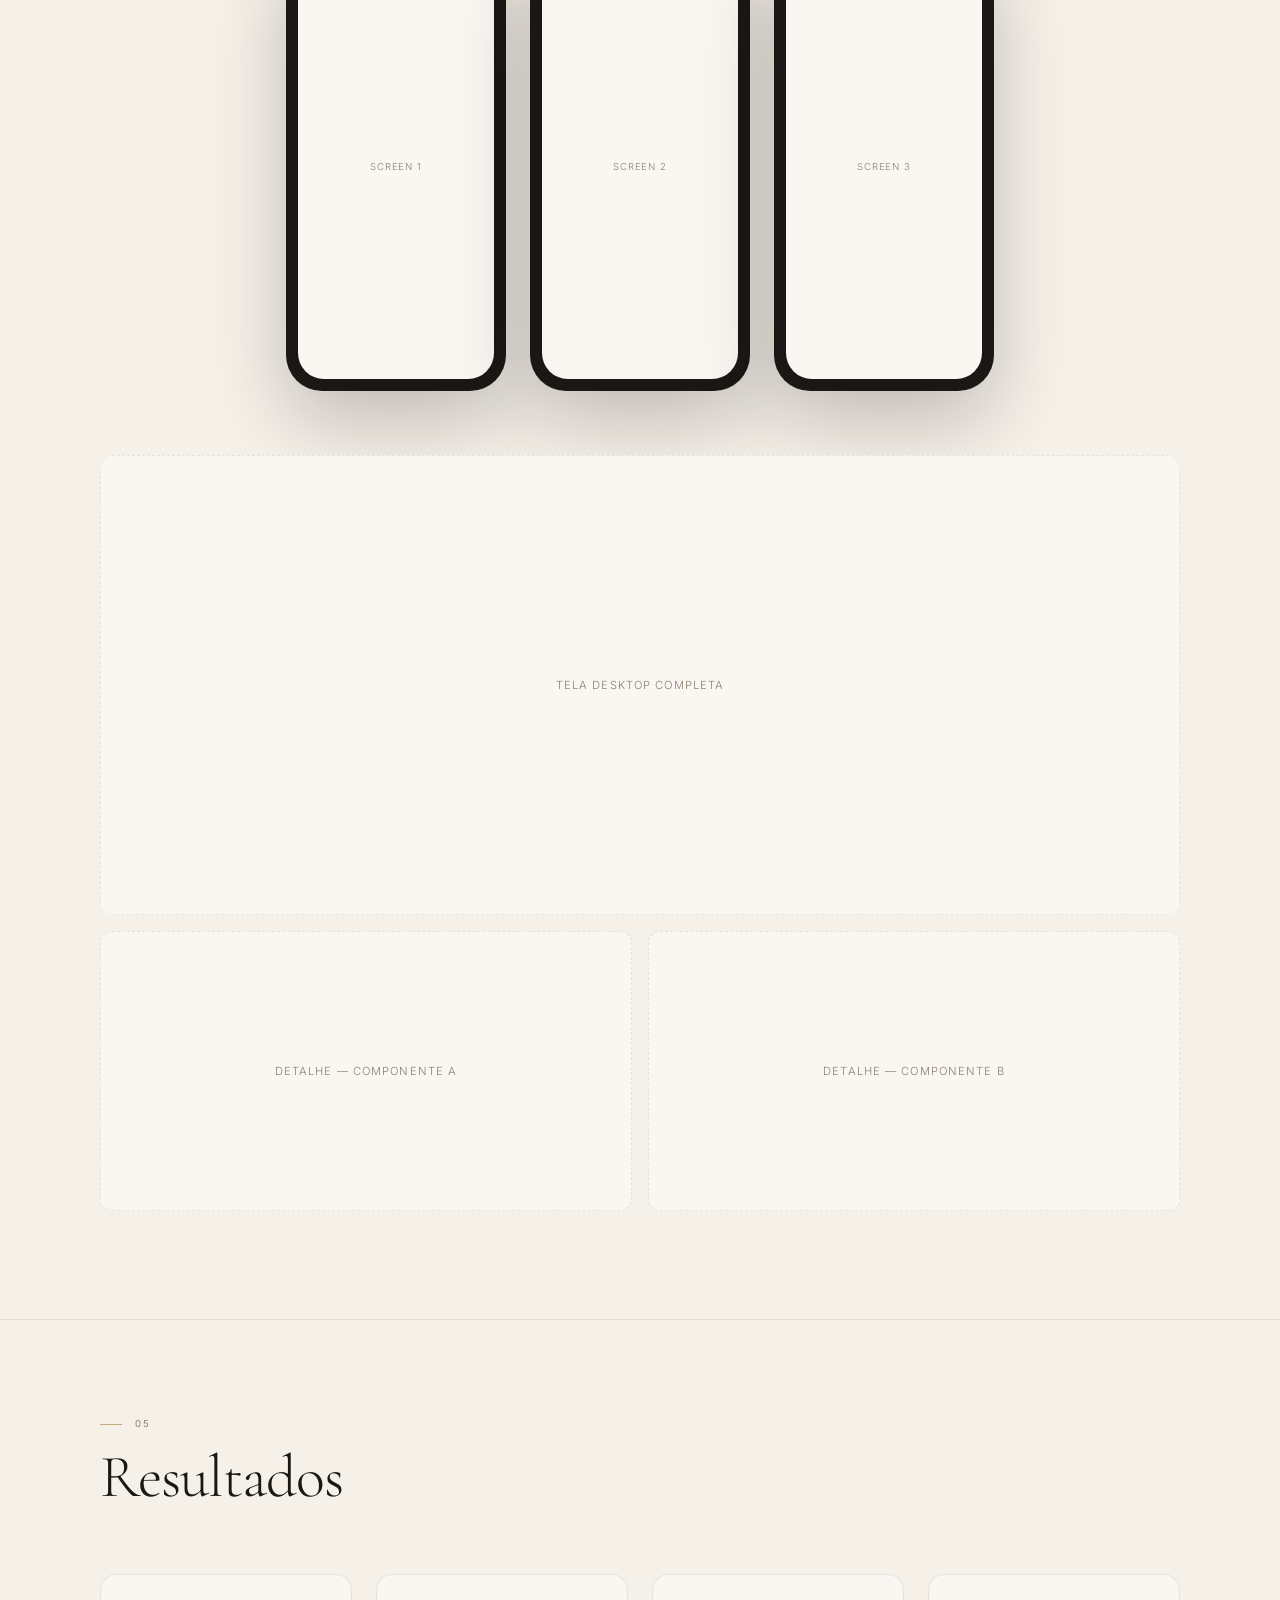
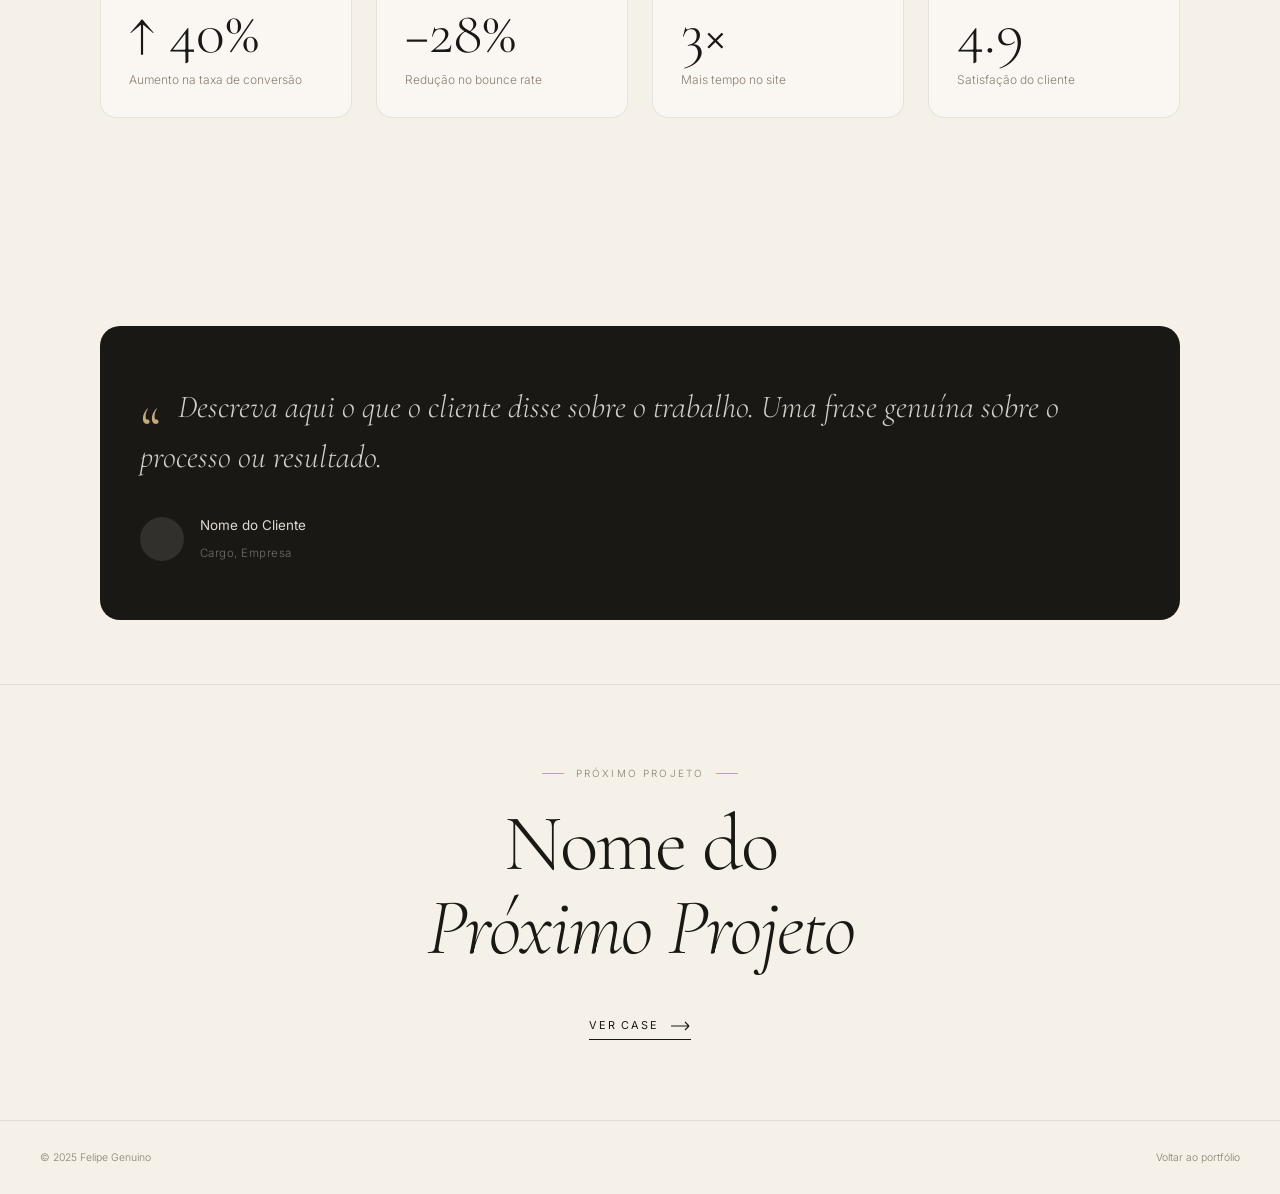
==== commit 01b4ca5d: "update" ====
--- a/work/creeta.html
+++ b/work/creeta.html
@@ -20,707 +20,7 @@
   <link rel="preconnect" href="https://fonts.gstatic.com" crossorigin>
   <link href="https://fonts.googleapis.com/css2?family=Cormorant+Garamond:ital,wght@0,300;0,400;0,500;1,300;1,400;1,500&family=Inter:wght@300;400;500&display=swap" rel="stylesheet">
 
-  <style>
-    /* ===================================================
-       TOKENS — mesmos do portfólio principal
-    =================================================== */
-    *, *::before, *::after { box-sizing: border-box; margin: 0; padding: 0; }
-
-    :root {
-      --bg:          #f5f0e8;
-      --bg-card:     #faf7f3;
-      --bg-dark:     #1a1814;
-      --text:        #1a1814;
-      --text-mid:    #4a4540;
-      --text-muted:  #8a7f70;
-      --accent:      #c4a97a;
-      --line:        rgba(26, 24, 20, 0.09);
-      --serif:       'Cormorant Garamond', Georgia, serif;
-      --sans:        'Inter', system-ui, sans-serif;
-      --ease:        cubic-bezier(0.16, 1, 0.3, 1);
-      --max:         1080px;
-      --gutter:      2.5rem;
-    }
-
-    html { scroll-behavior: smooth; font-size: 16px; }
-
-    body {
-      background: var(--bg);
-      color: var(--text);
-      font-family: var(--sans);
-      font-weight: 300;
-      line-height: 1.65;
-      overflow-x: hidden;
-      -webkit-font-smoothing: antialiased;
-    }
-
-    img   { display: block; max-width: 100%; height: auto; }
-    a     { text-decoration: none; color: inherit; }
-    em    { font-style: italic; }
-
-    /* ===================================================
-       NAV
-    =================================================== */
-    .nav {
-      position: fixed;
-      inset-block-start: 0;
-      inset-inline: 0;
-      z-index: 200;
-      display: flex;
-      align-items: center;
-      justify-content: space-between;
-      padding: 1.5rem var(--gutter);
-      transition: background 0.4s, backdrop-filter 0.4s, padding 0.35s;
-    }
-
-    .nav.scrolled {
-      background: rgba(245, 240, 232, 0.88);
-      backdrop-filter: blur(14px);
-      -webkit-backdrop-filter: blur(14px);
-      border-bottom: 1px solid var(--line);
-      padding-block: 1.1rem;
-    }
-
-    .nav-back {
-      display: inline-flex;
-      align-items: center;
-      gap: 0.6rem;
-      font-size: 0.68rem;
-      font-weight: 400;
-      letter-spacing: 0.16em;
-      text-transform: uppercase;
-      color: var(--text-muted);
-      transition: gap 0.4s var(--ease), color 0.3s;
-    }
-
-    .nav-back:hover { gap: 1rem; color: var(--text); }
-    .nav-back svg   { flex-shrink: 0; transition: transform 0.4s var(--ease); }
-    .nav-back:hover svg { transform: translateX(-4px); }
-
-    .nav-logo {
-      font-family: var(--serif);
-      font-size: 1.2rem;
-      font-weight: 400;
-      letter-spacing: 0.04em;
-      color: var(--text);
-    }
-
-    /* ===================================================
-       HERO
-    =================================================== */
-    .hero {
-      padding-block-start: 7rem;
-      padding-inline: var(--gutter);
-      padding-block-end: 0;
-    }
-
-    .hero-inner {
-      max-width: var(--max);
-      margin: 0 auto;
-    }
-
-    /* Client name */
-    .hero-client {
-      font-size: 0.68rem;
-      font-weight: 400;
-      letter-spacing: 0.22em;
-      text-transform: uppercase;
-      color: var(--text-muted);
-      margin-bottom: 1.1rem;
-    }
-
-    /* Project title */
-    .hero-title {
-      font-family: var(--serif);
-      font-size: clamp(2.75rem, 9vw, 6.5rem);
-      font-weight: 300;
-      line-height: 0.95;
-      letter-spacing: -0.03em;
-      margin-bottom: 2rem;
-    }
-
-    /* Tag pills */
-    .hero-tags {
-      display: flex;
-      flex-wrap: wrap;
-      gap: 0.5rem;
-      margin-bottom: 3.5rem;
-    }
-
-    .hero-tag {
-      font-size: 0.65rem;
-      font-weight: 400;
-      letter-spacing: 0.14em;
-      text-transform: uppercase;
-      color: var(--text-muted);
-      border: 1px solid var(--line);
-      padding: 0.35rem 0.85rem;
-      border-radius: 100px;
-    }
-
-    /* Hero image — full bleed, rounded top */
-    .hero-image {
-      width: 100%;
-      border-radius: 20px 20px 0 0;
-      overflow: hidden;
-      aspect-ratio: 16 / 7;
-      background: var(--bg-card);
-    }
-
-    .hero-image img {
-      width: 100%;
-      height: 100%;
-      object-fit: cover;
-      object-position: center top;
-    }
-
-    /* Placeholder visual when no image */
-    .hero-image-placeholder {
-      width: 100%;
-      height: 100%;
-      display: flex;
-      align-items: center;
-      justify-content: center;
-      font-family: var(--serif);
-      font-size: 1rem;
-      letter-spacing: 0.1em;
-      color: rgba(255,255,255,0.4);
-      /* PLACEHOLDER: troque o gradient pela cor do projeto */
-      background: linear-gradient(140deg, #2a2520 0%, #4a4035 100%);
-    }
-
-    /* ===================================================
-       OVERVIEW (meta + intro)
-    =================================================== */
-    .overview {
-      padding: 5rem var(--gutter);
-      border-bottom: 1px solid var(--line);
-    }
-
-    .overview-inner {
-      max-width: var(--max);
-      margin: 0 auto;
-      display: grid;
-      grid-template-columns: 1fr;
-      gap: 3rem;
-    }
-
-    /* Role/year meta row */
-    .overview-meta {
-      display: flex;
-      flex-wrap: wrap;
-      gap: 2.5rem;
-    }
-
-    .meta-item {}
-
-    .meta-item h4 {
-      font-size: 0.6rem;
-      font-weight: 400;
-      letter-spacing: 0.2em;
-      text-transform: uppercase;
-      color: var(--text-muted);
-      margin-bottom: 0.6rem;
-      padding-bottom: 0.5rem;
-      border-bottom: 1px solid var(--line);
-    }
-
-    .meta-item ul {
-      list-style: none;
-      font-size: 0.84rem;
-      font-weight: 300;
-      line-height: 2;
-      color: var(--text-mid);
-    }
-
-    /* Intro text */
-    .overview-intro {
-      font-family: var(--serif);
-      font-size: clamp(1.4rem, 3.5vw, 2.1rem);
-      font-weight: 300;
-      line-height: 1.45;
-      letter-spacing: -0.01em;
-      color: var(--text);
-      max-width: 780px;
-    }
-
-    /* ===================================================
-       SECTION BASE
-    =================================================== */
-    .section {
-      padding: 6rem var(--gutter);
-    }
-
-    .section + .section {
-      border-top: 1px solid var(--line);
-    }
-
-    .section-inner {
-      max-width: var(--max);
-      margin: 0 auto;
-    }
-
-    /* Numbered heading block (Kreativa style) */
-    .section-head {
-      display: grid;
-      grid-template-columns: 1fr;
-      gap: 2rem;
-      margin-bottom: 4rem;
-    }
-
-    .section-number {
-      font-size: 0.6rem;
-      font-weight: 400;
-      letter-spacing: 0.22em;
-      text-transform: uppercase;
-      color: var(--text-muted);
-      display: flex;
-      align-items: center;
-      gap: 0.8rem;
-    }
-
-    .section-number::before {
-      content: '';
-      width: 22px;
-      height: 1px;
-      background: var(--accent);
-      flex-shrink: 0;
-    }
-
-    .section-heading {
-      font-family: var(--serif);
-      font-size: clamp(2rem, 5.5vw, 3.75rem);
-      font-weight: 300;
-      line-height: 1.1;
-      letter-spacing: -0.015em;
-    }
-
-    /* Two-column layout */
-    .two-col {
-      display: grid;
-      grid-template-columns: 1fr;
-      gap: 2.5rem;
-    }
-
-    .col-label {
-      font-size: 0.62rem;
-      font-weight: 400;
-      letter-spacing: 0.2em;
-      text-transform: uppercase;
-      color: var(--text-muted);
-      margin-bottom: 1rem;
-      padding-bottom: 0.6rem;
-      border-bottom: 1px solid var(--line);
-    }
-
-    .col-text {
-      font-size: 0.9rem;
-      line-height: 1.9;
-      color: var(--text-mid);
-    }
-
-    .col-text p + p { margin-top: 1rem; }
-
-    /* Big statement text */
-    .statement {
-      font-family: var(--serif);
-      font-size: clamp(1.35rem, 3.2vw, 2rem);
-      font-weight: 300;
-      line-height: 1.5;
-      letter-spacing: -0.01em;
-      color: var(--text);
-      max-width: 820px;
-      margin-bottom: 3rem;
-    }
-
-    /* ===================================================
-       GALLERY BLOCKS
-    =================================================== */
-
-    /* Full-bleed image */
-    .img-full {
-      width: 100%;
-      border-radius: 16px;
-      overflow: hidden;
-      background: var(--bg-card);
-    }
-
-    .img-full img {
-      width: 100%;
-      object-fit: cover;
-    }
-
-    /* Two images side by side */
-    .img-grid {
-      display: grid;
-      grid-template-columns: 1fr;
-      gap: 1rem;
-      margin-top: 2rem;
-    }
-
-    .img-grid img,
-    .img-grid .img-placeholder {
-      width: 100%;
-      border-radius: 12px;
-      overflow: hidden;
-    }
-
-    /* Captioned image */
-    .img-wrap {
-      display: flex;
-      flex-direction: column;
-      gap: 0.75rem;
-    }
-
-    .img-caption {
-      font-size: 0.72rem;
-      color: var(--text-muted);
-      letter-spacing: 0.04em;
-    }
-
-    /* Placeholder box (usar quando ainda não tem imagem) */
-    .img-placeholder {
-      border-radius: 12px;
-      background: var(--bg-card);
-      border: 1px dashed var(--line);
-      display: flex;
-      align-items: center;
-      justify-content: center;
-      font-size: 0.7rem;
-      letter-spacing: 0.1em;
-      text-transform: uppercase;
-      color: var(--text-muted);
-      min-height: 240px;
-    }
-
-    /* Device mockup frame (phone) */
-    .device-row {
-      display: flex;
-      flex-wrap: wrap;
-      gap: 1.5rem;
-      justify-content: center;
-      padding: 2rem 0;
-    }
-
-    .device-frame {
-      flex: 0 0 auto;
-      width: 220px;
-      background: #1a1814;
-      border-radius: 36px;
-      padding: 12px;
-      box-shadow: 0 30px 80px rgba(0,0,0,0.22), 0 0 0 1px rgba(255,255,255,0.05);
-    }
-
-    .device-screen {
-      width: 100%;
-      border-radius: 26px;
-      overflow: hidden;
-      aspect-ratio: 9/19.5;
-      background: var(--bg-card);
-      display: flex;
-      align-items: center;
-      justify-content: center;
-    }
-
-    .device-screen img {
-      width: 100%;
-      height: 100%;
-      object-fit: cover;
-    }
-
-    .device-screen .img-placeholder {
-      border-radius: 0;
-      border: none;
-      min-height: auto;
-      height: 100%;
-      background: var(--bg-card);
-      font-size: 0.6rem;
-    }
-
-    /* ===================================================
-       STYLE GUIDE (paleta + tipografia)
-    =================================================== */
-    .style-guide {
-      background: var(--bg-card);
-      border-radius: 20px;
-      border: 1px solid var(--line);
-      padding: 2.5rem;
-      margin-top: 3rem;
-    }
-
-    .style-guide-title {
-      font-family: var(--serif);
-      font-size: 1.5rem;
-      font-weight: 400;
-      margin-bottom: 2rem;
-    }
-
-    /* Color swatches */
-    .color-row {
-      display: flex;
-      flex-wrap: wrap;
-      gap: 0.75rem;
-      margin-bottom: 2rem;
-    }
-
-    .color-swatch {
-      display: flex;
-      flex-direction: column;
-      gap: 0.5rem;
-      min-width: 80px;
-    }
-
-    .swatch-box {
-      width: 100%;
-      height: 60px;
-      border-radius: 10px;
-      border: 1px solid var(--line);
-    }
-
-    .swatch-hex {
-      font-size: 0.65rem;
-      color: var(--text-muted);
-      letter-spacing: 0.06em;
-    }
-
-    .swatch-name {
-      font-size: 0.72rem;
-      font-weight: 400;
-      color: var(--text-mid);
-    }
-
-    /* Typography preview */
-    .type-preview {
-      display: grid;
-      grid-template-columns: 1fr;
-      gap: 1.5rem;
-      margin-top: 0.5rem;
-    }
-
-    .type-item {}
-
-    .type-sample {
-      font-size: clamp(1.75rem, 4vw, 2.5rem);
-      line-height: 1.1;
-      margin-bottom: 0.5rem;
-    }
-
-    .type-meta {
-      font-size: 0.65rem;
-      color: var(--text-muted);
-      letter-spacing: 0.1em;
-      text-transform: uppercase;
-    }
-
-    /* ===================================================
-       TESTIMONIAL / QUOTE
-    =================================================== */
-    .testimonial {
-      background: var(--bg-dark);
-      border-radius: 20px;
-      padding: 3.5rem 2.5rem;
-      margin-block: 4rem;
-    }
-
-    .testimonial blockquote {
-      font-family: var(--serif);
-      font-size: clamp(1.35rem, 3.5vw, 2rem);
-      font-weight: 300;
-      font-style: italic;
-      line-height: 1.55;
-      color: rgba(245, 240, 232, 0.85);
-      margin-bottom: 2rem;
-    }
-
-    .testimonial blockquote::before {
-      content: '"';
-      font-size: 4rem;
-      line-height: 0;
-      vertical-align: -0.5em;
-      color: var(--accent);
-      margin-right: 0.15em;
-      font-style: normal;
-    }
-
-    .testimonial-author {
-      display: flex;
-      align-items: center;
-      gap: 1rem;
-    }
-
-    .author-avatar {
-      width: 44px;
-      height: 44px;
-      border-radius: 50%;
-      background: rgba(255,255,255,0.1);
-      overflow: hidden;
-      flex-shrink: 0;
-    }
-
-    .author-avatar img { width: 100%; height: 100%; object-fit: cover; }
-
-    .author-name {
-      font-size: 0.84rem;
-      font-weight: 400;
-      color: rgba(245,240,232,0.9);
-      display: block;
-      margin-bottom: 0.15rem;
-    }
-
-    .author-role {
-      font-size: 0.72rem;
-      color: rgba(245,240,232,0.4);
-      letter-spacing: 0.04em;
-    }
-
-    /* ===================================================
-       RESULTS / METRICS
-    =================================================== */
-    .metrics {
-      display: grid;
-      grid-template-columns: repeat(2, 1fr);
-      gap: 1.5rem;
-      margin-block: 3rem;
-    }
-
-    .metric {
-      background: var(--bg-card);
-      border: 1px solid var(--line);
-      border-radius: 16px;
-      padding: 1.75rem;
-    }
-
-    .metric-value {
-      font-family: var(--serif);
-      font-size: clamp(2.5rem, 6vw, 3.75rem);
-      font-weight: 300;
-      line-height: 1;
-      color: var(--text);
-      margin-bottom: 0.5rem;
-    }
-
-    .metric-label {
-      font-size: 0.75rem;
-      color: var(--text-muted);
-      line-height: 1.5;
-    }
-
-    /* ===================================================
-       NEXT PROJECT
-    =================================================== */
-    .next-project {
-      padding: 5rem var(--gutter);
-      border-top: 1px solid var(--line);
-      text-align: center;
-    }
-
-    .next-inner {
-      max-width: var(--max);
-      margin: 0 auto;
-    }
-
-    .next-label {
-      font-size: 0.62rem;
-      letter-spacing: 0.22em;
-      text-transform: uppercase;
-      color: var(--text-muted);
-      margin-bottom: 1.25rem;
-      display: flex;
-      align-items: center;
-      justify-content: center;
-      gap: 0.75rem;
-    }
-
-    .next-label::before,
-    .next-label::after {
-      content: '';
-      width: 22px;
-      height: 1px;
-      background: var(--accent);
-    }
-
-    .next-title {
-      font-family: var(--serif);
-      font-size: clamp(2.5rem, 8vw, 5rem);
-      font-weight: 300;
-      line-height: 1.05;
-      letter-spacing: -0.025em;
-      margin-bottom: 2.5rem;
-      transition: opacity 0.3s;
-    }
-
-    .next-title:hover { opacity: 0.65; }
-
-    .next-link {
-      display: inline-flex;
-      align-items: center;
-      gap: 0.75rem;
-      font-size: 0.68rem;
-      font-weight: 400;
-      letter-spacing: 0.18em;
-      text-transform: uppercase;
-      color: var(--text);
-      border-bottom: 1px solid var(--text);
-      padding-bottom: 0.25rem;
-      transition: gap 0.4s var(--ease), opacity 0.3s;
-    }
-
-    .next-link:hover { gap: 1.4rem; opacity: 0.6; }
-
-    /* ===================================================
-       FOOTER
-    =================================================== */
-    footer {
-      padding: 1.75rem var(--gutter);
-      border-top: 1px solid var(--line);
-      display: flex;
-      justify-content: space-between;
-      align-items: center;
-      gap: 1rem;
-      font-size: 0.65rem;
-      color: var(--text-muted);
-      flex-wrap: wrap;
-    }
-
-    /* ===================================================
-       SCROLL REVEAL
-    =================================================== */
-    .reveal {
-      opacity: 0;
-      transform: translateY(28px);
-      transition: opacity 1s var(--ease), transform 1s var(--ease);
-    }
-
-    .reveal.visible { opacity: 1; transform: translateY(0); }
-
-    .reveal-d1 { transition-delay: 0.1s; }
-    .reveal-d2 { transition-delay: 0.2s; }
-    .reveal-d3 { transition-delay: 0.3s; }
-
-    /* ===================================================
-       RESPONSIVE
-    =================================================== */
-    @media (min-width: 640px) {
-      .img-grid  { grid-template-columns: 1fr 1fr; }
-      .type-preview { grid-template-columns: 1fr 1fr; }
-    }
-
-    @media (min-width: 768px) {
-      .overview-inner   { grid-template-columns: 280px 1fr; align-items: start; }
-      .section-head     { grid-template-columns: 200px 1fr; align-items: start; }
-      .two-col          { grid-template-columns: 1fr 1fr; }
-      .metrics          { grid-template-columns: repeat(4, 1fr); }
-    }
-
-    @media (max-width: 600px) {
-      :root { --gutter: 1.5rem; }
-      .nav  { padding: 1.25rem var(--gutter); }
-      .hero { padding-block-start: 6rem; }
-      .testimonial { padding: 2.5rem 1.75rem; }
-      .style-guide { padding: 1.75rem; }
-      footer { flex-direction: column; text-align: center; }
-    }
-  </style>
+  <link rel="stylesheet" href="../assets/css/work.css">
 </head>
 <body>
 
@@ -1179,29 +479,7 @@
 <!-- ================================================
      SCRIPTS
 ================================================ -->
-<script>
-/* NAV scroll */
-(function () {
-  const nav = document.getElementById('nav');
-  const t   = () => nav.classList.toggle('scrolled', scrollY > 55);
-  window.addEventListener('scroll', t, { passive: true });
-  t();
-})();
-
-/* Scroll Reveal */
-(function () {
-  const io = new IntersectionObserver(entries => {
-    entries.forEach(e => {
-      if (e.isIntersecting) {
-        e.target.classList.add('visible');
-        io.unobserve(e.target);
-      }
-    });
-  }, { threshold: 0.08, rootMargin: '0px 0px -50px 0px' });
-
-  document.querySelectorAll('.reveal').forEach(el => io.observe(el));
-})();
-</script>
+<script src="../assets/js/work.js"></script>
 
 </body>
 </html>
--- a/assets/css/work.css
+++ b/assets/css/work.css
@@ -0,0 +1,699 @@
+/* ===================================================
+   TOKENS — mesmos do portfólio principal
+=================================================== */
+*, *::before, *::after { box-sizing: border-box; margin: 0; padding: 0; }
+
+:root {
+  --bg:          #f5f0e8;
+  --bg-card:     #faf7f3;
+  --bg-dark:     #1a1814;
+  --text:        #1a1814;
+  --text-mid:    #4a4540;
+  --text-muted:  #8a7f70;
+  --accent:      #c4a97a;
+  --line:        rgba(26, 24, 20, 0.09);
+  --serif:       'Cormorant Garamond', Georgia, serif;
+  --sans:        'Inter', system-ui, sans-serif;
+  --ease:        cubic-bezier(0.16, 1, 0.3, 1);
+  --max:         1080px;
+  --gutter:      2.5rem;
+}
+
+html { scroll-behavior: smooth; font-size: 16px; }
+
+body {
+  background: var(--bg);
+  color: var(--text);
+  font-family: var(--sans);
+  font-weight: 300;
+  line-height: 1.65;
+  overflow-x: hidden;
+  -webkit-font-smoothing: antialiased;
+}
+
+img   { display: block; max-width: 100%; height: auto; }
+a     { text-decoration: none; color: inherit; }
+em    { font-style: italic; }
+
+/* ===================================================
+   NAV
+=================================================== */
+.nav {
+  position: fixed;
+  inset-block-start: 0;
+  inset-inline: 0;
+  z-index: 200;
+  display: flex;
+  align-items: center;
+  justify-content: space-between;
+  padding: 1.5rem var(--gutter);
+  transition: background 0.4s, backdrop-filter 0.4s, padding 0.35s;
+}
+
+.nav.scrolled {
+  background: rgba(245, 240, 232, 0.88);
+  backdrop-filter: blur(14px);
+  -webkit-backdrop-filter: blur(14px);
+  border-bottom: 1px solid var(--line);
+  padding-block: 1.1rem;
+}
+
+.nav-back {
+  display: inline-flex;
+  align-items: center;
+  gap: 0.6rem;
+  font-size: 0.68rem;
+  font-weight: 400;
+  letter-spacing: 0.16em;
+  text-transform: uppercase;
+  color: var(--text-muted);
+  transition: gap 0.4s var(--ease), color 0.3s;
+}
+
+.nav-back:hover { gap: 1rem; color: var(--text); }
+.nav-back svg   { flex-shrink: 0; transition: transform 0.4s var(--ease); }
+.nav-back:hover svg { transform: translateX(-4px); }
+
+.nav-logo {
+  font-family: var(--serif);
+  font-size: 1.2rem;
+  font-weight: 400;
+  letter-spacing: 0.04em;
+  color: var(--text);
+}
+
+/* ===================================================
+   HERO
+=================================================== */
+.hero {
+  padding-block-start: 7rem;
+  padding-inline: var(--gutter);
+  padding-block-end: 0;
+}
+
+.hero-inner {
+  max-width: var(--max);
+  margin: 0 auto;
+}
+
+/* Client name */
+.hero-client {
+  font-size: 0.68rem;
+  font-weight: 400;
+  letter-spacing: 0.22em;
+  text-transform: uppercase;
+  color: var(--text-muted);
+  margin-bottom: 1.1rem;
+}
+
+/* Project title */
+.hero-title {
+  font-family: var(--serif);
+  font-size: clamp(2.75rem, 9vw, 6.5rem);
+  font-weight: 300;
+  line-height: 0.95;
+  letter-spacing: -0.03em;
+  margin-bottom: 2rem;
+}
+
+/* Tag pills */
+.hero-tags {
+  display: flex;
+  flex-wrap: wrap;
+  gap: 0.5rem;
+  margin-bottom: 3.5rem;
+}
+
+.hero-tag {
+  font-size: 0.65rem;
+  font-weight: 400;
+  letter-spacing: 0.14em;
+  text-transform: uppercase;
+  color: var(--text-muted);
+  border: 1px solid var(--line);
+  padding: 0.35rem 0.85rem;
+  border-radius: 100px;
+}
+
+/* Hero image — full bleed, rounded top */
+.hero-image {
+  width: 100%;
+  border-radius: 20px 20px 0 0;
+  overflow: hidden;
+  aspect-ratio: 16 / 7;
+  background: var(--bg-card);
+}
+
+.hero-image img {
+  width: 100%;
+  height: 100%;
+  object-fit: cover;
+  object-position: center top;
+}
+
+/* Placeholder visual when no image */
+.hero-image-placeholder {
+  width: 100%;
+  height: 100%;
+  display: flex;
+  align-items: center;
+  justify-content: center;
+  font-family: var(--serif);
+  font-size: 1rem;
+  letter-spacing: 0.1em;
+  color: rgba(255,255,255,0.4);
+  /* PLACEHOLDER: troque o gradient pela cor do projeto */
+  background: linear-gradient(140deg, #2a2520 0%, #4a4035 100%);
+}
+
+/* ===================================================
+   OVERVIEW (meta + intro)
+=================================================== */
+.overview {
+  padding: 5rem var(--gutter);
+  border-bottom: 1px solid var(--line);
+}
+
+.overview-inner {
+  max-width: var(--max);
+  margin: 0 auto;
+  display: grid;
+  grid-template-columns: 1fr;
+  gap: 3rem;
+}
+
+/* Role/year meta row */
+.overview-meta {
+  display: flex;
+  flex-wrap: wrap;
+  gap: 2.5rem;
+}
+
+.meta-item {}
+
+.meta-item h4 {
+  font-size: 0.6rem;
+  font-weight: 400;
+  letter-spacing: 0.2em;
+  text-transform: uppercase;
+  color: var(--text-muted);
+  margin-bottom: 0.6rem;
+  padding-bottom: 0.5rem;
+  border-bottom: 1px solid var(--line);
+}
+
+.meta-item ul {
+  list-style: none;
+  font-size: 0.84rem;
+  font-weight: 300;
+  line-height: 2;
+  color: var(--text-mid);
+}
+
+/* Intro text */
+.overview-intro {
+  font-family: var(--serif);
+  font-size: clamp(1.4rem, 3.5vw, 2.1rem);
+  font-weight: 300;
+  line-height: 1.45;
+  letter-spacing: -0.01em;
+  color: var(--text);
+  max-width: 780px;
+}
+
+/* ===================================================
+   SECTION BASE
+=================================================== */
+.section {
+  padding: 6rem var(--gutter);
+}
+
+.section + .section {
+  border-top: 1px solid var(--line);
+}
+
+.section-inner {
+  max-width: var(--max);
+  margin: 0 auto;
+}
+
+/* Numbered heading block (Kreativa style) */
+.section-head {
+  display: grid;
+  grid-template-columns: 1fr;
+  gap: 2rem;
+  margin-bottom: 4rem;
+}
+
+.section-number {
+  font-size: 0.6rem;
+  font-weight: 400;
+  letter-spacing: 0.22em;
+  text-transform: uppercase;
+  color: var(--text-muted);
+  display: flex;
+  align-items: center;
+  gap: 0.8rem;
+}
+
+.section-number::before {
+  content: '';
+  width: 22px;
+  height: 1px;
+  background: var(--accent);
+  flex-shrink: 0;
+}
+
+.section-heading {
+  font-family: var(--serif);
+  font-size: clamp(2rem, 5.5vw, 3.75rem);
+  font-weight: 300;
+  line-height: 1.1;
+  letter-spacing: -0.015em;
+}
+
+/* Two-column layout */
+.two-col {
+  display: grid;
+  grid-template-columns: 1fr;
+  gap: 2.5rem;
+}
+
+.col-label {
+  font-size: 0.62rem;
+  font-weight: 400;
+  letter-spacing: 0.2em;
+  text-transform: uppercase;
+  color: var(--text-muted);
+  margin-bottom: 1rem;
+  padding-bottom: 0.6rem;
+  border-bottom: 1px solid var(--line);
+}
+
+.col-text {
+  font-size: 0.9rem;
+  line-height: 1.9;
+  color: var(--text-mid);
+}
+
+.col-text p + p { margin-top: 1rem; }
+
+/* Big statement text */
+.statement {
+  font-family: var(--serif);
+  font-size: clamp(1.35rem, 3.2vw, 2rem);
+  font-weight: 300;
+  line-height: 1.5;
+  letter-spacing: -0.01em;
+  color: var(--text);
+  max-width: 820px;
+  margin-bottom: 3rem;
+}
+
+/* ===================================================
+   GALLERY BLOCKS
+=================================================== */
+
+/* Full-bleed image */
+.img-full {
+  width: 100%;
+  border-radius: 16px;
+  overflow: hidden;
+  background: var(--bg-card);
+}
+
+.img-full img {
+  width: 100%;
+  object-fit: cover;
+}
+
+/* Two images side by side */
+.img-grid {
+  display: grid;
+  grid-template-columns: 1fr;
+  gap: 1rem;
+  margin-top: 2rem;
+}
+
+.img-grid img,
+.img-grid .img-placeholder {
+  width: 100%;
+  border-radius: 12px;
+  overflow: hidden;
+}
+
+/* Captioned image */
+.img-wrap {
+  display: flex;
+  flex-direction: column;
+  gap: 0.75rem;
+}
+
+.img-caption {
+  font-size: 0.72rem;
+  color: var(--text-muted);
+  letter-spacing: 0.04em;
+}
+
+/* Placeholder box (usar quando ainda não tem imagem) */
+.img-placeholder {
+  border-radius: 12px;
+  background: var(--bg-card);
+  border: 1px dashed var(--line);
+  display: flex;
+  align-items: center;
+  justify-content: center;
+  font-size: 0.7rem;
+  letter-spacing: 0.1em;
+  text-transform: uppercase;
+  color: var(--text-muted);
+  min-height: 240px;
+}
+
+/* Device mockup frame (phone) */
+.device-row {
+  display: flex;
+  flex-wrap: wrap;
+  gap: 1.5rem;
+  justify-content: center;
+  padding: 2rem 0;
+}
+
+.device-frame {
+  flex: 0 0 auto;
+  width: 220px;
+  background: #1a1814;
+  border-radius: 36px;
+  padding: 12px;
+  box-shadow: 0 30px 80px rgba(0,0,0,0.22), 0 0 0 1px rgba(255,255,255,0.05);
+}
+
+.device-screen {
+  width: 100%;
+  border-radius: 26px;
+  overflow: hidden;
+  aspect-ratio: 9/19.5;
+  background: var(--bg-card);
+  display: flex;
+  align-items: center;
+  justify-content: center;
+}
+
+.device-screen img {
+  width: 100%;
+  height: 100%;
+  object-fit: cover;
+}
+
+.device-screen .img-placeholder {
+  border-radius: 0;
+  border: none;
+  min-height: auto;
+  height: 100%;
+  background: var(--bg-card);
+  font-size: 0.6rem;
+}
+
+/* ===================================================
+   STYLE GUIDE (paleta + tipografia)
+=================================================== */
+.style-guide {
+  background: var(--bg-card);
+  border-radius: 20px;
+  border: 1px solid var(--line);
+  padding: 2.5rem;
+  margin-top: 3rem;
+}
+
+.style-guide-title {
+  font-family: var(--serif);
+  font-size: 1.5rem;
+  font-weight: 400;
+  margin-bottom: 2rem;
+}
+
+/* Color swatches */
+.color-row {
+  display: flex;
+  flex-wrap: wrap;
+  gap: 0.75rem;
+  margin-bottom: 2rem;
+}
+
+.color-swatch {
+  display: flex;
+  flex-direction: column;
+  gap: 0.5rem;
+  min-width: 80px;
+}
+
+.swatch-box {
+  width: 100%;
+  height: 60px;
+  border-radius: 10px;
+  border: 1px solid var(--line);
+}
+
+.swatch-hex {
+  font-size: 0.65rem;
+  color: var(--text-muted);
+  letter-spacing: 0.06em;
+}
+
+.swatch-name {
+  font-size: 0.72rem;
+  font-weight: 400;
+  color: var(--text-mid);
+}
+
+/* Typography preview */
+.type-preview {
+  display: grid;
+  grid-template-columns: 1fr;
+  gap: 1.5rem;
+  margin-top: 0.5rem;
+}
+
+.type-item {}
+
+.type-sample {
+  font-size: clamp(1.75rem, 4vw, 2.5rem);
+  line-height: 1.1;
+  margin-bottom: 0.5rem;
+}
+
+.type-meta {
+  font-size: 0.65rem;
+  color: var(--text-muted);
+  letter-spacing: 0.1em;
+  text-transform: uppercase;
+}
+
+/* ===================================================
+   TESTIMONIAL / QUOTE
+=================================================== */
+.testimonial {
+  background: var(--bg-dark);
+  border-radius: 20px;
+  padding: 3.5rem 2.5rem;
+  margin-block: 4rem;
+}
+
+.testimonial blockquote {
+  font-family: var(--serif);
+  font-size: clamp(1.35rem, 3.5vw, 2rem);
+  font-weight: 300;
+  font-style: italic;
+  line-height: 1.55;
+  color: rgba(245, 240, 232, 0.85);
+  margin-bottom: 2rem;
+}
+
+.testimonial blockquote::before {
+  content: '\201C';
+  font-size: 4rem;
+  line-height: 0;
+  vertical-align: -0.5em;
+  color: var(--accent);
+  margin-right: 0.15em;
+  font-style: normal;
+}
+
+.testimonial-author {
+  display: flex;
+  align-items: center;
+  gap: 1rem;
+}
+
+.author-avatar {
+  width: 44px;
+  height: 44px;
+  border-radius: 50%;
+  background: rgba(255,255,255,0.1);
+  overflow: hidden;
+  flex-shrink: 0;
+}
+
+.author-avatar img { width: 100%; height: 100%; object-fit: cover; }
+
+.author-name {
+  font-size: 0.84rem;
+  font-weight: 400;
+  color: rgba(245,240,232,0.9);
+  display: block;
+  margin-bottom: 0.15rem;
+}
+
+.author-role {
+  font-size: 0.72rem;
+  color: rgba(245,240,232,0.4);
+  letter-spacing: 0.04em;
+}
+
+/* ===================================================
+   RESULTS / METRICS
+=================================================== */
+.metrics {
+  display: grid;
+  grid-template-columns: repeat(2, 1fr);
+  gap: 1.5rem;
+  margin-block: 3rem;
+}
+
+.metric {
+  background: var(--bg-card);
+  border: 1px solid var(--line);
+  border-radius: 16px;
+  padding: 1.75rem;
+}
+
+.metric-value {
+  font-family: var(--serif);
+  font-size: clamp(2.5rem, 6vw, 3.75rem);
+  font-weight: 300;
+  line-height: 1;
+  color: var(--text);
+  margin-bottom: 0.5rem;
+}
+
+.metric-label {
+  font-size: 0.75rem;
+  color: var(--text-muted);
+  line-height: 1.5;
+}
+
+/* ===================================================
+   NEXT PROJECT
+=================================================== */
+.next-project {
+  padding: 5rem var(--gutter);
+  border-top: 1px solid var(--line);
+  text-align: center;
+}
+
+.next-inner {
+  max-width: var(--max);
+  margin: 0 auto;
+}
+
+.next-label {
+  font-size: 0.62rem;
+  letter-spacing: 0.22em;
+  text-transform: uppercase;
+  color: var(--text-muted);
+  margin-bottom: 1.25rem;
+  display: flex;
+  align-items: center;
+  justify-content: center;
+  gap: 0.75rem;
+}
+
+.next-label::before,
+.next-label::after {
+  content: '';
+  width: 22px;
+  height: 1px;
+  background: var(--accent);
+}
+
+.next-title {
+  font-family: var(--serif);
+  font-size: clamp(2.5rem, 8vw, 5rem);
+  font-weight: 300;
+  line-height: 1.05;
+  letter-spacing: -0.025em;
+  margin-bottom: 2.5rem;
+  transition: opacity 0.3s;
+}
+
+.next-title:hover { opacity: 0.65; }
+
+.next-link {
+  display: inline-flex;
+  align-items: center;
+  gap: 0.75rem;
+  font-size: 0.68rem;
+  font-weight: 400;
+  letter-spacing: 0.18em;
+  text-transform: uppercase;
+  color: var(--text);
+  border-bottom: 1px solid var(--text);
+  padding-bottom: 0.25rem;
+  transition: gap 0.4s var(--ease), opacity 0.3s;
+}
+
+.next-link:hover { gap: 1.4rem; opacity: 0.6; }
+
+/* ===================================================
+   FOOTER
+=================================================== */
+footer {
+  padding: 1.75rem var(--gutter);
+  border-top: 1px solid var(--line);
+  display: flex;
+  justify-content: space-between;
+  align-items: center;
+  gap: 1rem;
+  font-size: 0.65rem;
+  color: var(--text-muted);
+  flex-wrap: wrap;
+}
+
+/* ===================================================
+   SCROLL REVEAL
+=================================================== */
+.reveal {
+  opacity: 0;
+  transform: translateY(28px);
+  transition: opacity 1s var(--ease), transform 1s var(--ease);
+}
+
+.reveal.visible { opacity: 1; transform: translateY(0); }
+
+.reveal-d1 { transition-delay: 0.1s; }
+.reveal-d2 { transition-delay: 0.2s; }
+.reveal-d3 { transition-delay: 0.3s; }
+
+/* ===================================================
+   RESPONSIVE
+=================================================== */
+@media (min-width: 640px) {
+  .img-grid     { grid-template-columns: 1fr 1fr; }
+  .type-preview { grid-template-columns: 1fr 1fr; }
+}
+
+@media (min-width: 768px) {
+  .overview-inner   { grid-template-columns: 280px 1fr; align-items: start; }
+  .section-head     { grid-template-columns: 200px 1fr; align-items: start; }
+  .two-col          { grid-template-columns: 1fr 1fr; }
+  .metrics          { grid-template-columns: repeat(4, 1fr); }
+}
+
+@media (max-width: 600px) {
+  :root { --gutter: 1.5rem; }
+  .nav  { padding: 1.25rem var(--gutter); }
+  .hero { padding-block-start: 6rem; }
+  .testimonial { padding: 2.5rem 1.75rem; }
+  .style-guide { padding: 1.75rem; }
+  footer { flex-direction: column; text-align: center; }
+}
